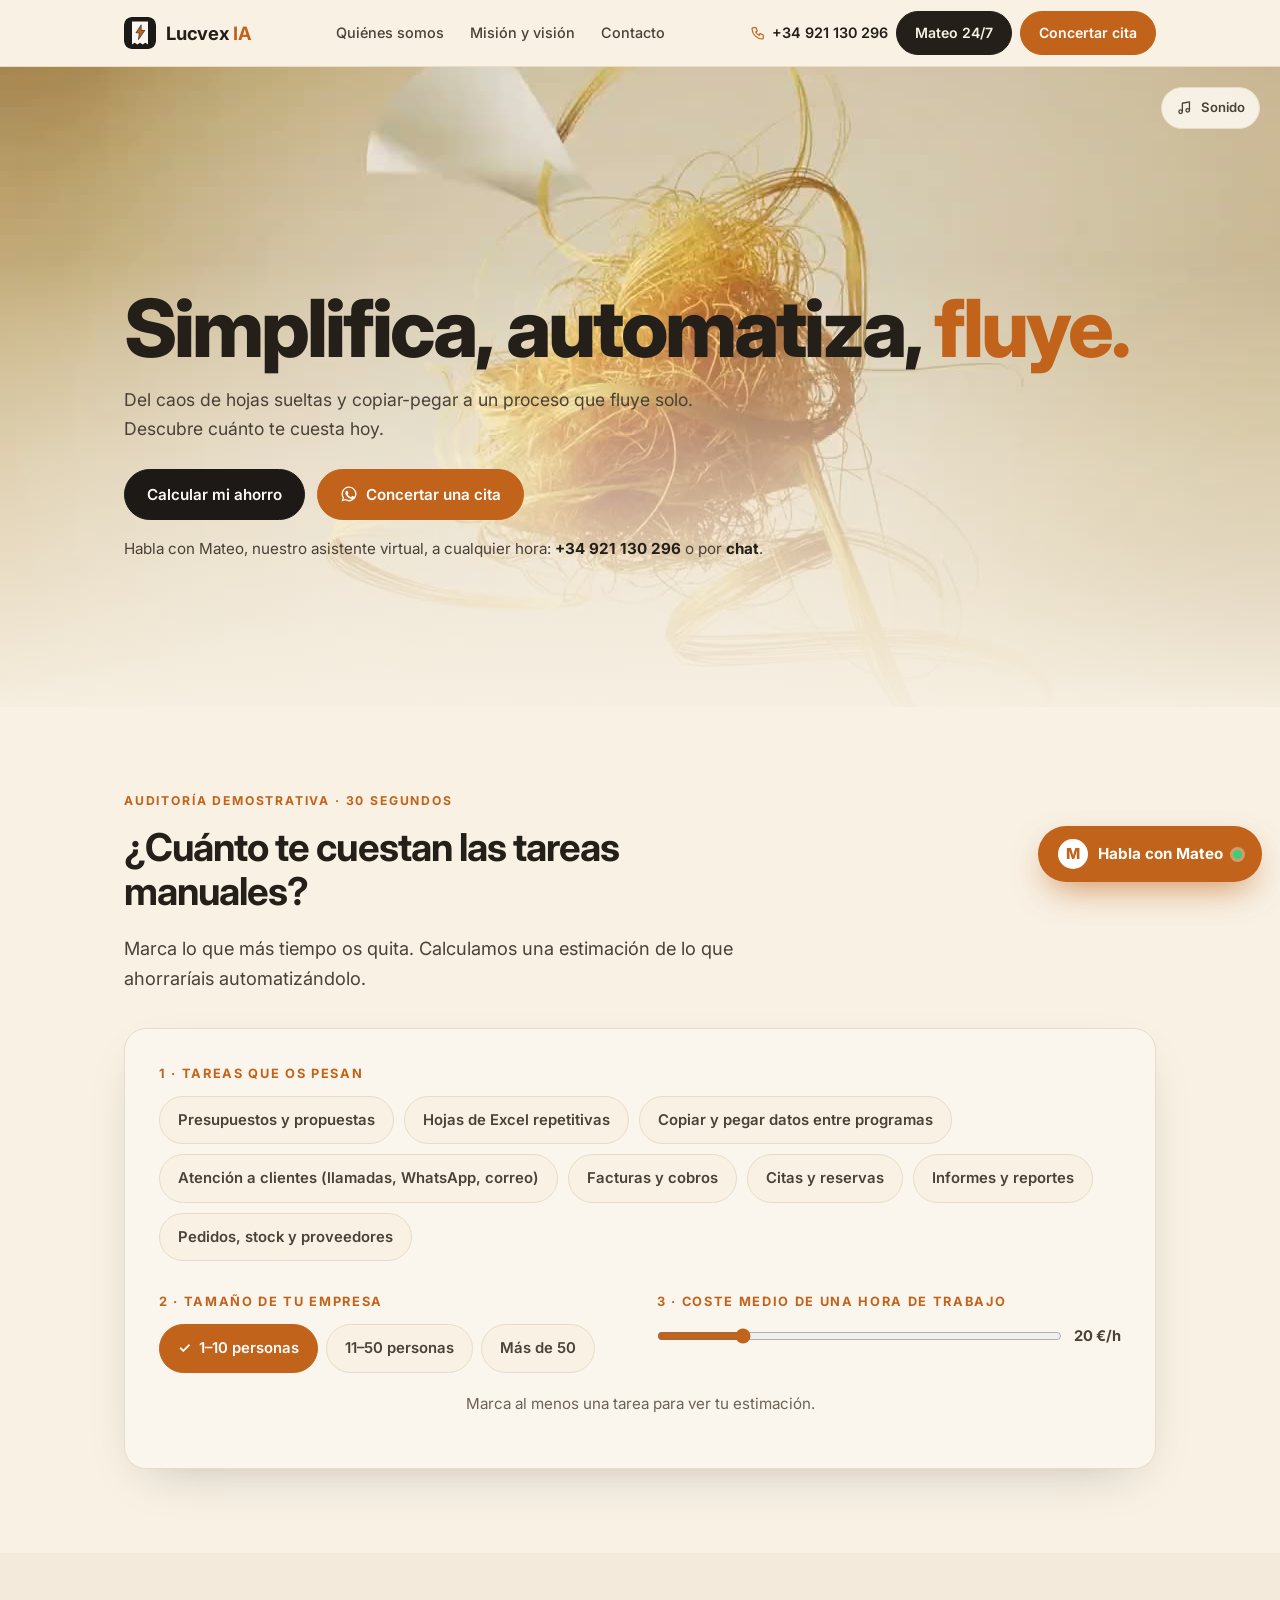
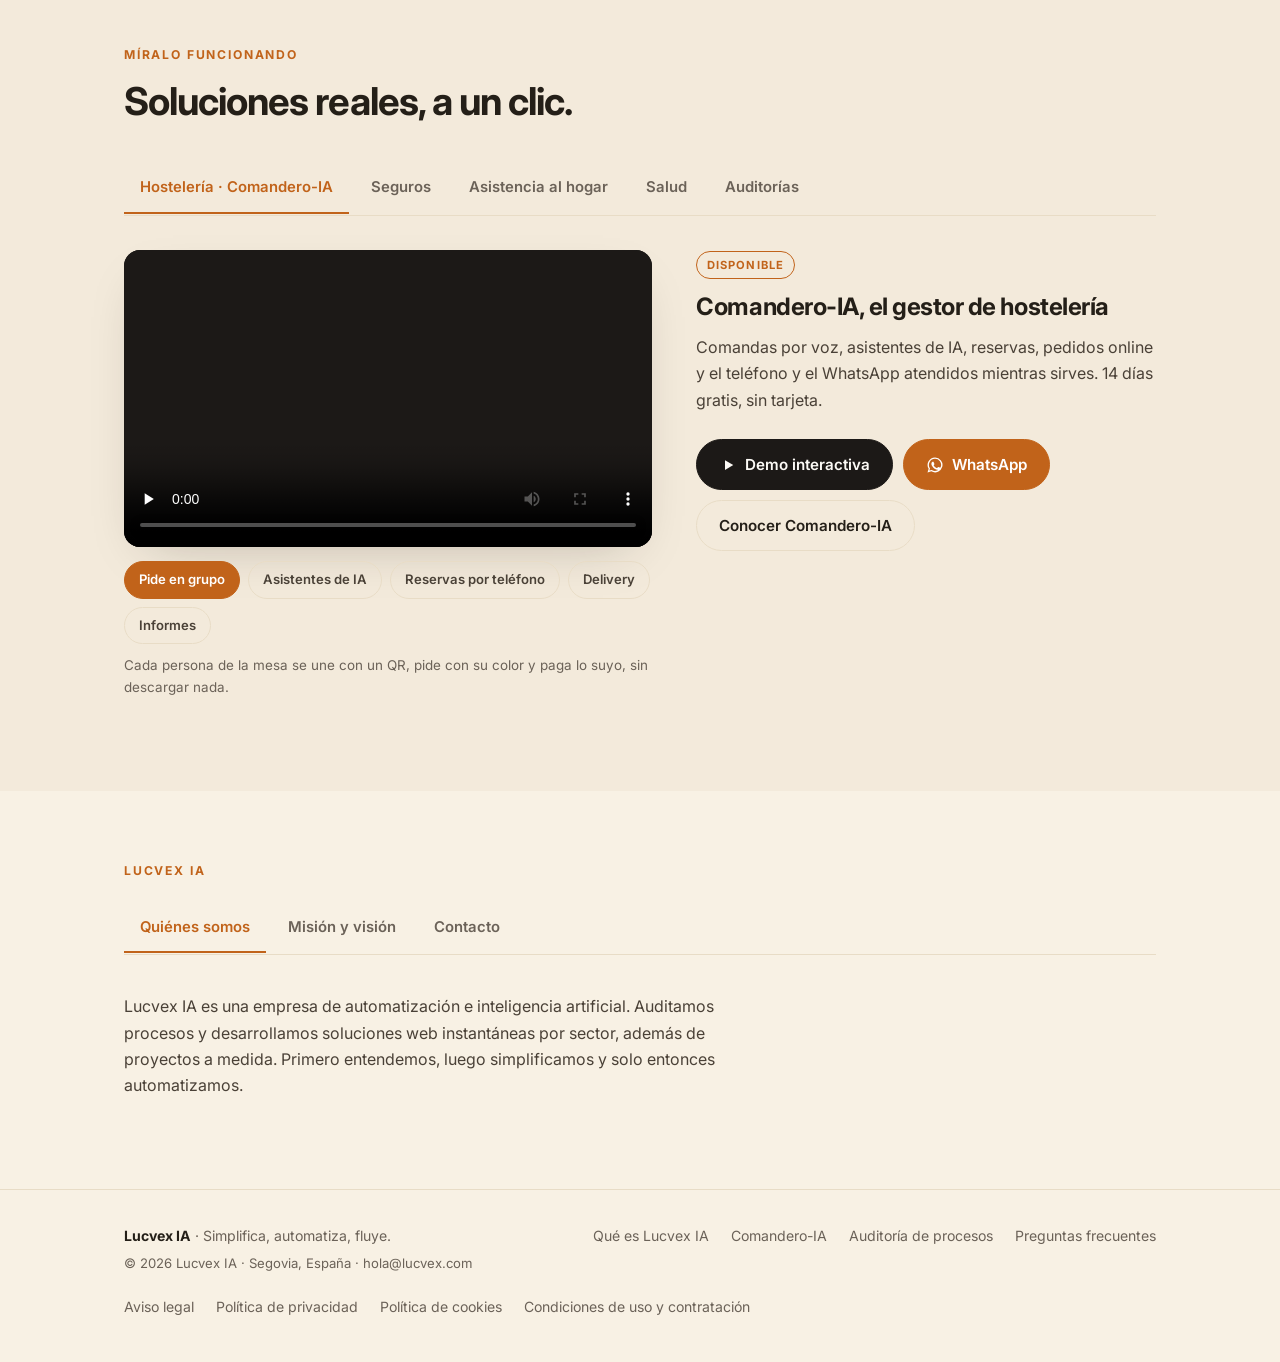
==== index.html @ bc9facff "Boton «Hablar con Mateo en Telegram» (?start=web) en Contacto y clausula de Telegram en la politica " ====
<!DOCTYPE html>
<html lang="es">
<head>
<meta charset="UTF-8">
<meta name="viewport" content="width=device-width, initial-scale=1">
<title>Lucvex IA · Simplifica, automatiza, fluye</title>
<meta name="description" content="Lucvex IA es una empresa de automatización e inteligencia artificial: detecta los cuellos de botella de tu empresa, los simplifica y automatiza solo lo que ahorra trabajo. Creadora de Comandero-IA, el copiloto para hostelería. Calcula tu ahorro.">
<meta name="robots" content="index, follow, max-snippet:-1, max-image-preview:large, max-video-preview:-1">
<meta name="color-scheme" content="light">
<meta name="theme-color" content="#f8f1e4">
<link rel="icon" type="image/svg+xml" href="favicon.svg">
<link rel="icon" type="image/png" href="favicon.png">
<link rel="icon" href="/favicon.ico" sizes="48x48">
<link rel="apple-touch-icon" href="apple-touch-icon.png">
<link rel="canonical" href="https://lucvex.com/">
<meta property="og:title" content="Lucvex IA · Simplifica, automatiza, fluye.">
<meta property="og:description" content="Empresa de automatización e inteligencia artificial. Calcula cuánto ahorrarías automatizando las tareas manuales de tu empresa.">
<meta property="og:type" content="website">
<meta property="og:site_name" content="Lucvex IA">
<meta property="og:locale" content="es_ES">
<meta property="og:url" content="https://lucvex.com/">
<meta property="og:image" content="https://lucvex.com/img/og.png">
<meta property="og:image:alt" content="Lucvex IA · Simplifica, automatiza, fluye.">
<meta name="twitter:card" content="summary_large_image">
<meta name="twitter:title" content="Lucvex IA · Simplifica, automatiza, fluye.">
<meta name="twitter:description" content="Empresa de automatización e inteligencia artificial. Calcula cuánto ahorrarías automatizando las tareas manuales de tu empresa.">
<meta name="twitter:image" content="https://lucvex.com/img/og.png">
<link rel="alternate" type="text/plain" href="https://lucvex.com/llms.txt" title="Resumen para sistemas de IA">
<link rel="preconnect" href="https://fonts.googleapis.com">
<link rel="preconnect" href="https://fonts.gstatic.com" crossorigin>
<link href="https://fonts.googleapis.com/css2?family=Inter:wght@400;500;600;700;800&display=swap" rel="stylesheet">
<style>
:root{
  --fondo:#f8f1e4; --velo:#f3eadb; --texto:#241f18; --texto2:#4a4137; --mute:#6b6258; --linea:#e8dcc6;
  --acento:#c1631a; --acento-suave:#fbeedb; --boton:#1c1917; --boton-texto:#fcfaf6; --radio:16px;
  --sombra:0 18px 50px -24px rgba(36,31,24,.28);
}
*{box-sizing:border-box;margin:0;padding:0}
html{scroll-behavior:smooth;scroll-padding-top:84px}
body{font-family:Inter,system-ui,-apple-system,Segoe UI,Roboto,sans-serif;color:var(--texto);background:var(--fondo);line-height:1.65;-webkit-font-smoothing:antialiased}
a{color:inherit}
body{background-image:url("data:image/svg+xml;utf8,<svg xmlns='http://www.w3.org/2000/svg' width='1600' height='1000' viewBox='0 0 1600 1000' fill='none' stroke='%23c1631a' stroke-width='1.2'><path d='M-50 180C250 60 420 330 760 220S1260 20 1700 190' opacity='.17'/><path d='M-50 215C260 105 430 360 770 255S1270 60 1700 225' opacity='.13'/><path d='M-50 250C270 150 440 390 780 290S1280 100 1700 260' opacity='.10'/><path d='M-50 760C300 640 520 900 880 780S1300 620 1700 760' opacity='.15'/><path d='M-50 800C310 690 530 930 890 820S1310 660 1700 800' opacity='.10'/></svg>");background-repeat:no-repeat;background-size:100% auto;background-position:top center;background-attachment:fixed}
.velo{background:rgba(243,234,219,.72)}
header{background:color-mix(in srgb,var(--fondo) 82%,transparent)}

.wrap{max-width:1080px;margin:0 auto;padding:0 24px}
.skip{position:absolute;left:-999px}.skip:focus{left:12px;top:12px;background:var(--fondo);padding:8px 12px;z-index:100;border-radius:8px}
header{position:sticky;top:0;z-index:50;background:color-mix(in srgb,var(--fondo) 88%,transparent);backdrop-filter:blur(12px);border-bottom:1px solid var(--linea)}
.nav{display:flex;align-items:center;justify-content:space-between;height:66px;gap:16px}
.marca{display:flex;align-items:center;gap:10px;text-decoration:none;font-weight:700;font-size:1.15rem;letter-spacing:-.01em}
.marca img{width:32px;height:32px;border-radius:8px}
.marca span{color:var(--acento)}
.nav ul{display:flex;gap:26px;list-style:none;font-size:.9rem;font-weight:500;color:var(--texto2)}
.nav ul a{text-decoration:none}.nav ul a:hover{color:var(--acento)}
.btn{display:inline-flex;align-items:center;justify-content:center;gap:8px;font:inherit;font-weight:600;font-size:.95rem;padding:12px 22px;border-radius:999px;border:1px solid var(--boton);background:var(--boton);color:var(--boton-texto);text-decoration:none;cursor:pointer;transition:transform .15s,opacity .15s,border-color .15s}
.btn:hover{transform:translateY(-1px);opacity:.92}
.btn.sec{background:transparent;color:var(--texto);border-color:var(--linea)}
.btn.sec:hover{border-color:var(--acento);color:var(--acento);opacity:1}
.btn.wa{background:var(--acento);border-color:var(--acento);color:#fff}
.btn.peq{padding:9px 18px;font-size:.88rem}
.ico{width:18px;height:18px;flex:none}
section{padding:92px 0}
.etiqueta{font-size:.76rem;font-weight:700;letter-spacing:.15em;text-transform:uppercase;color:var(--acento);margin-bottom:14px}
h1{font-size:clamp(2.5rem,6.6vw,4.6rem);line-height:1.04;letter-spacing:-.037em;font-weight:800}
h1 em{font-style:normal;color:var(--acento)}
h2{font-size:clamp(1.7rem,3.6vw,2.4rem);line-height:1.15;letter-spacing:-.025em;font-weight:700;max-width:24ch}
.lead{font-size:1.14rem;color:var(--texto2);max-width:62ch;margin-top:20px}
/* hero */
.hero{padding:104px 0 80px;background:radial-gradient(900px 380px at 85% -10%,var(--acento-suave),transparent 70%)}
.hero .acciones{display:flex;flex-wrap:wrap;gap:12px;margin-top:34px}
.flujo{display:flex;align-items:center;margin-top:58px;max-width:640px}
.flujo i{flex:1;height:2px;background:linear-gradient(90deg,var(--linea),var(--acento));transform-origin:left;animation:fluir 1.4s ease-out both}
.flujo b{width:11px;height:11px;border-radius:50%;background:var(--acento);flex:none}
.flujo b:first-child{background:var(--linea)}
@keyframes fluir{from{transform:scaleX(0)}to{transform:scaleX(1)}}
.foto{display:block;width:100%;height:auto;aspect-ratio:16/9;object-fit:cover;border-radius:var(--radio);box-shadow:var(--sombra);background:var(--velo)}
.hero-grid{display:grid;grid-template-columns:1.05fr 1fr;gap:48px;align-items:center}
.hero-grid .flujo{margin-top:44px}
.foto-col .foto{margin-bottom:20px}
/* esencia */
.esencia{display:grid;grid-template-columns:repeat(4,1fr);margin-top:46px;border-top:1px solid var(--linea)}
.esencia div{padding:26px 24px 8px 0}
.esencia div+div{padding-left:24px;border-left:1px solid var(--linea)}
.esencia h3{font-size:.78rem;letter-spacing:.14em;text-transform:uppercase;color:var(--acento);margin-bottom:10px}
.esencia p{font-size:.97rem;color:var(--texto2)}
.pasos{display:grid;grid-template-columns:repeat(4,1fr);gap:0;margin-top:52px;counter-reset:p}
.paso{padding:0 24px 0 0;position:relative}
.paso::before{counter-increment:p;content:"0" counter(p);font-size:.8rem;font-weight:700;color:var(--acento);letter-spacing:.1em}
.paso h3{font-size:1.08rem;margin:6px 0 6px}
.paso p{font-size:.92rem;color:var(--texto2)}
.paso+.paso{padding-left:24px;border-left:1px solid var(--linea)}
.velo{background:var(--velo)}
/* instantáneas */
.atributos{display:grid;grid-template-columns:repeat(3,1fr);gap:34px 40px;margin-top:48px}
.atributo h3{font-size:1.04rem;margin:12px 0 6px}
.atributo p{font-size:.94rem;color:var(--texto2)}
.atributo .chip{width:38px;height:38px;border-radius:12px;background:var(--acento-suave);color:var(--acento);display:flex;align-items:center;justify-content:center}
.atributo .chip svg{width:20px;height:20px}
/* pestañas */
.pestanas{display:flex;gap:6px;margin-top:40px;overflow-x:auto;padding-bottom:2px;border-bottom:1px solid var(--linea);scrollbar-width:none}
.pestanas::-webkit-scrollbar{display:none}
.pestana{font:inherit;font-weight:600;font-size:.93rem;color:var(--mute);background:none;border:0;border-bottom:2px solid transparent;padding:12px 16px;cursor:pointer;white-space:nowrap;margin-bottom:-1px}
.pestana:hover{color:var(--texto)}
.pestana[aria-selected="true"]{color:var(--acento);border-bottom-color:var(--acento)}
.pestana:focus-visible,.demo-btn:focus-visible,.btn:focus-visible{outline:2px solid var(--acento);outline-offset:2px}
.panel{display:none;padding-top:34px;animation:entra .35s ease both}
.panel.activo{display:block}
@keyframes entra{from{opacity:0;transform:translateY(8px)}to{opacity:1;transform:none}}
.panel-grid{display:grid;grid-template-columns:1.15fr 1fr;gap:44px;align-items:start}
.panel h3{font-size:1.5rem;letter-spacing:-.02em;line-height:1.2}
.estado{display:inline-block;font-size:.7rem;font-weight:700;letter-spacing:.09em;text-transform:uppercase;padding:4px 10px;border-radius:999px;border:1px solid var(--linea);color:var(--mute);margin-bottom:14px}
.estado.ok{color:var(--acento);border-color:var(--acento)}
.panel p.t{color:var(--texto2);margin-top:12px}
.panel ul.lista{list-style:none;margin-top:18px;display:grid;gap:10px}
.panel ul.lista li{padding-left:26px;position:relative;color:var(--texto2);font-size:.96rem}
.panel ul.lista li::before{content:"";position:absolute;left:0;top:.7em;width:13px;height:2px;background:var(--acento)}
.panel .acciones{display:flex;flex-wrap:wrap;gap:10px;margin-top:26px}
.video{border-radius:var(--radio);overflow:hidden;background:#1c1917;box-shadow:var(--sombra);aspect-ratio:16/9}
.video video{width:100%;height:100%;display:block;object-fit:contain;background:#1c1917}
.demos{display:flex;flex-wrap:wrap;gap:8px;margin-top:14px}
.demo-btn{font:inherit;font-size:.82rem;font-weight:600;padding:7px 14px;border-radius:999px;border:1px solid var(--linea);background:transparent;color:var(--texto2);cursor:pointer}
.demo-btn:hover{border-color:var(--acento);color:var(--acento)}
.demo-btn[aria-pressed="true"]{background:var(--acento);border-color:var(--acento);color:#fff}
.demo-nota{font-size:.84rem;color:var(--mute);margin-top:10px;min-height:2.6em}
.recibes{padding:24px;border-radius:var(--radio);background:var(--acento-suave)}
.recibes h4{font-size:.78rem;letter-spacing:.13em;text-transform:uppercase;color:var(--acento);margin-bottom:12px}
.recibes ul{list-style:none;display:grid;gap:10px}
.recibes li{font-size:.95rem;color:var(--texto);padding-left:24px;position:relative}
.recibes li::before{content:"✓";position:absolute;left:0;color:var(--acento);font-weight:700}
/* cita */
.cita{text-align:center;background:var(--acento-suave)}
.cita h2{margin:0 auto}
.cita .lead{margin-left:auto;margin-right:auto}
.cita .acciones{display:flex;flex-wrap:wrap;gap:12px;justify-content:center;margin-top:30px}
.fino{margin-top:20px;color:var(--mute);font-size:.88rem}
footer{border-top:1px solid var(--linea);padding:34px 0 44px;color:var(--mute);font-size:.88rem}
.pie{display:flex;flex-wrap:wrap;justify-content:space-between;gap:20px 40px}
.pie nav{display:flex;flex-wrap:wrap;gap:6px 22px}
.pie a{color:var(--mute);text-decoration:none}.pie a:hover{color:var(--acento)}
.pie small{display:block;margin-top:6px;font-size:.82rem}
.flota{position:fixed;right:18px;bottom:18px;z-index:60;box-shadow:var(--sombra);display:none}
/* aparición suave */
.rev{opacity:0;transform:translateY(14px);transition:opacity .6s ease,transform .6s ease}
.rev.ya{opacity:1;transform:none}
@media(max-width:900px){
  .esencia,.pasos{grid-template-columns:1fr 1fr}
  .esencia div:nth-child(3){padding-left:0;border-left:0}
  .esencia div:nth-child(n+3){border-top:1px solid var(--linea);margin-top:18px}
  .paso:nth-child(3){padding-left:0;border-left:0}.paso:nth-child(n+3){margin-top:30px}
  .atributos{grid-template-columns:1fr 1fr}
  .panel-grid,.hero-grid{grid-template-columns:1fr;gap:28px}
  .nav ul{display:none}
  section{padding:68px 0}.hero{padding:68px 0 52px}
}
@media(max-width:560px){
  .esencia,.pasos,.atributos{grid-template-columns:1fr}
  .esencia div+div,.paso+.paso{padding-left:0;border-left:0}
  .esencia div:nth-child(n+2){border-top:1px solid var(--linea);margin-top:18px}
  .paso+.paso{margin-top:26px}
  .flota{display:inline-flex}
  .nav .btn.peq{display:none}
}
@media(prefers-reduced-motion:reduce){*{scroll-behavior:auto!important;transition:none!important;animation:none!important}.rev{opacity:1;transform:none}}

.nav-top{display:flex;gap:20px;font-size:.84rem;font-weight:500;color:var(--mute);list-style:none}
.nav-top a{text-decoration:none}.nav-top a:hover{color:var(--acento)}
.nav-acc{display:flex;gap:8px;align-items:center}
.btn.mateo{background:var(--texto);border-color:var(--texto);color:var(--fondo)}
/* cabecera audiovisual */
.cabecera{position:relative;min-height:min(78vh,640px);display:flex;align-items:flex-end;overflow:hidden;background:#efe4d0}
.cabecera video,.cabecera .poster{position:absolute;inset:0;width:100%;height:100%;object-fit:cover}
.cabecera::after{content:"";position:absolute;inset:0;background:linear-gradient(0deg,rgba(248,241,228,.96) 0%,rgba(248,241,228,.55) 38%,rgba(248,241,228,0) 70%)}
.cabecera .wrap{position:relative;z-index:2;padding-bottom:54px;width:100%}
.cabecera h1{font-size:clamp(2.4rem,7vw,5rem)}
.cabecera h1 span{display:inline-block;opacity:0;transform:translateY(14px);animation:sube .8s ease forwards}
.cabecera h1 span:nth-child(2){animation-delay:.35s}.cabecera h1 span:nth-child(3){animation-delay:.7s}
@keyframes sube{to{opacity:1;transform:none}}
.cabecera .sub{font-size:1.1rem;color:var(--texto2);max-width:56ch;margin-top:16px}
.cabecera .acciones{display:flex;flex-wrap:wrap;gap:12px;margin-top:26px}
.sonido{position:absolute;right:20px;top:20px;z-index:3;display:inline-flex;align-items:center;gap:8px;font:inherit;font-size:.82rem;font-weight:600;padding:9px 14px;border-radius:999px;border:1px solid var(--linea);background:rgba(252,248,240,.88);color:var(--texto2);cursor:pointer;backdrop-filter:blur(8px)}
.sonido[aria-pressed="true"]{background:var(--acento);color:#fff;border-color:var(--acento)}
.sonido svg{width:17px;height:17px}
/* auditoría demo */
.aud{padding:84px 0}
.aud-caja{margin-top:34px;padding:34px;border:1px solid var(--linea);border-radius:22px;background:rgba(252,248,240,.82);box-shadow:var(--sombra)}
.aud h3{font-size:.8rem;letter-spacing:.13em;text-transform:uppercase;color:var(--acento);margin:0 0 12px}
.chips{display:flex;flex-wrap:wrap;gap:10px}
.chip-t{font:inherit;font-size:.93rem;font-weight:600;padding:11px 18px;border-radius:999px;border:1.5px solid var(--linea);background:var(--fondo);color:var(--texto2);cursor:pointer;display:inline-flex;gap:8px;align-items:center;transition:all .15s}
.chip-t:hover{border-color:var(--acento)}
.chip-t[aria-pressed="true"]{background:var(--acento);border-color:var(--acento);color:#fff}
.chip-t[aria-pressed="true"]::before{content:"✓"}
.aud-fila{display:grid;grid-template-columns:1fr 1fr;gap:34px;margin-top:30px}
.seg{display:flex;gap:8px;flex-wrap:wrap}
.coste{display:flex;align-items:center;gap:12px;margin-top:6px;font-size:.92rem;color:var(--texto2)}
.coste input{flex:1;accent-color:var(--acento)}
.resultado{margin-top:30px;padding:26px;border-radius:18px;background:var(--acento-suave);display:grid;grid-template-columns:repeat(3,1fr);gap:20px;text-align:center}
.cifra{font-size:clamp(1.8rem,4.4vw,2.8rem);font-weight:800;letter-spacing:-.03em;color:var(--acento);line-height:1.1}
.cifra-e{font-size:.82rem;color:var(--texto2);margin-top:4px}
.aud-pie{margin-top:18px;display:flex;flex-wrap:wrap;gap:12px;align-items:center;justify-content:space-between}
.aud-pie small{color:var(--mute);font-size:.8rem;max-width:62ch}
.vacio{text-align:center;color:var(--mute);padding:18px;font-size:.95rem}
/* corporativo */
.corp{padding:70px 0 90px}
.corp-tabs{display:flex;gap:6px;border-bottom:1px solid var(--linea);margin-top:22px}
.corp .panel{padding-top:26px}
.mv{display:grid;grid-template-columns:1fr 1fr;gap:34px}.mv h3{font-size:.8rem;letter-spacing:.14em;text-transform:uppercase;color:var(--acento);margin-bottom:6px}@media(max-width:760px){.mv{grid-template-columns:1fr;gap:22px}}
.contacto-filas{display:flex;flex-wrap:wrap;gap:12px;margin-top:20px}
/* barra móvil */
.barra{position:fixed;left:0;right:0;bottom:0;z-index:60;display:none;gap:8px;padding:10px 12px calc(10px + env(safe-area-inset-bottom));background:rgba(248,241,228,.94);backdrop-filter:blur(10px);border-top:1px solid var(--linea)}
.barra .btn{flex:1;padding:0 10px;min-height:46px;font-size:.86rem;white-space:nowrap;justify-content:center;gap:6px}
.barra .btn.wa{flex:1.45}.barra .btn.sec{flex:.85}
.barra .btn .ico{width:17px;height:17px;flex:none}
@media(max-width:1100px){.tel-vis{display:none}}
@media(max-width:900px){.nav-top{display:none}.aud-fila{grid-template-columns:1fr}.resultado{grid-template-columns:1fr}.aud-caja{padding:22px}}
@media(max-width:560px){.barra{display:flex}body{padding-bottom:calc(76px + env(safe-area-inset-bottom))}.nav-acc .btn.peq{display:none}.cabecera{min-height:70vh}.flota{display:none!important}}
/* chat con Mateo */
.tel-vis{font-size:.9rem;font-weight:600;color:var(--texto);text-decoration:none;display:inline-flex;gap:6px;align-items:center;white-space:nowrap}
.tel-vis:hover{color:var(--acento)}.tel-vis svg{width:16px;height:16px;color:var(--acento)}
.hero-tel{margin-top:16px;font-size:.95rem;color:var(--texto2)}
.hero-tel a{font-weight:700;color:var(--texto);text-decoration:none;white-space:nowrap}.hero-tel a:hover{color:var(--acento)}
.lanza{position:fixed;right:18px;bottom:18px;z-index:70;display:inline-flex;align-items:center;gap:10px;padding:13px 20px;border-radius:999px;border:0;background:var(--acento);color:#fff;font:inherit;font-weight:700;font-size:.95rem;cursor:pointer;box-shadow:0 14px 34px -10px rgba(193,99,26,.7);transition:transform .15s}
.lanza:hover{transform:translateY(-2px)}
.lanza .av,.chat-cab .av{width:30px;height:30px;border-radius:50%;background:#fff;color:var(--acento);display:flex;align-items:center;justify-content:center;font-weight:800;font-size:.95rem;flex:none}
.lanza .punto{width:9px;height:9px;border-radius:50%;background:#3ccf7a;box-shadow:0 0 0 3px rgba(255,255,255,.35)}
.chat{padding:0;position:fixed;right:18px;bottom:18px;z-index:80;width:min(400px,calc(100vw - 24px));height:min(640px,calc(100vh - 36px));display:none;flex-direction:column;border-radius:20px;overflow:hidden;background:var(--fondo);border:1px solid var(--linea);box-shadow:0 30px 70px -20px rgba(36,31,24,.45)}
.chat.abierto{display:flex}
.chat-cab{display:flex;align-items:center;gap:12px;padding:14px 16px;background:var(--acento);color:#fff}
.chat-cab .av{background:#fff}
.chat-cab .q{flex:1;line-height:1.25;min-width:0}
.chat-cab b{display:block;font-size:.98rem}
.chat-cab a{color:#fff;font-size:.84rem;font-weight:600;text-decoration:none;opacity:.95}
.chat-cab a:hover{text-decoration:underline}
.chat-cab button{background:rgba(255,255,255,.18);border:0;color:#fff;width:32px;height:32px;border-radius:50%;cursor:pointer;font-size:1.1rem;line-height:1}
.chat-msgs{flex:1;min-height:100px;overflow-y:auto;padding:16px;display:flex;flex-direction:column;gap:10px;background:var(--velo)}
.msg{max-width:86%;padding:10px 14px;border-radius:16px;font-size:.93rem;line-height:1.5;word-wrap:break-word;white-space:pre-wrap}
.msg.m{align-self:flex-start;background:var(--fondo);border:1px solid var(--linea);border-bottom-left-radius:4px;color:var(--texto)}
.msg.u{align-self:flex-end;background:var(--texto);color:var(--fondo);border-bottom-right-radius:4px}
.msg.aviso{align-self:center;max-width:94%;background:transparent;border:0;font-size:.78rem;color:var(--mute);text-align:center;padding:2px}
.msg.escribe{color:var(--mute)}
.sug{display:flex;flex-wrap:wrap;gap:6px;padding:0 16px 10px;background:var(--velo)}
.sug button{font:inherit;font-size:.8rem;font-weight:600;padding:7px 12px;border-radius:999px;border:1px solid var(--linea);background:var(--fondo);color:var(--texto2);cursor:pointer}
.sug button:hover{border-color:var(--acento);color:var(--acento)}
.chat-in{display:flex;gap:6px;padding:10px;border-top:1px solid var(--linea);background:var(--fondo);align-items:flex-end}
.chat-in textarea{flex:1;resize:none;font:inherit;font-size:.93rem;padding:10px 12px;border-radius:14px;border:1px solid var(--linea);background:var(--fondo);color:var(--texto);max-height:96px;min-height:42px}
.chat-in textarea:focus{outline:2px solid var(--acento);outline-offset:0}
.ib{width:42px;height:42px;border-radius:50%;border:1px solid var(--linea);background:var(--fondo);color:var(--texto2);cursor:pointer;display:flex;align-items:center;justify-content:center;flex:none}
.ib svg{width:19px;height:19px}.ib.go{background:var(--acento);border-color:var(--acento);color:#fff}
.ib[aria-pressed="true"]{background:var(--acento);border-color:var(--acento);color:#fff}
.chat-pie{display:flex;flex-wrap:wrap;gap:4px 14px;justify-content:center;padding:8px 12px 12px;font-size:.78rem;background:var(--fondo)}
.chat-pie button,.chat-pie a{background:none;border:0;font:inherit;color:var(--acento);cursor:pointer;text-decoration:underline;padding:0}
.chat-form{display:none;padding:14px 16px;background:var(--fondo);border-top:1px solid var(--linea);gap:8px;flex-direction:column;max-height:44%;overflow-y:auto;flex:none}
.chat-form.abierto{display:flex}
.chat-form input[type=text],.chat-form input[type=email]{font:inherit;font-size:.92rem;padding:10px 12px;border-radius:12px;border:1px solid var(--linea);background:var(--fondo);color:var(--texto)}
.chat-form label.ck{font-size:.78rem;color:var(--texto2);display:flex;gap:8px;align-items:flex-start}
.chat-form .fila{display:flex;gap:8px}.chat-form .fila .btn{flex:1}
.chat-form .error{color:#b3261e;font-size:.82rem;min-height:1em}
@media(max-width:560px){
  .lanza{display:none}
  .chat{right:0;bottom:0;width:100vw;height:100dvh;border-radius:0;border:0}
}
</style>
<script type="application/ld+json">{"@context":"https://schema.org","@graph":[{"@type":"Organization","@id":"https://lucvex.com/#organization","name":"Lucvex IA","alternateName":"Lucvex AI Operations","url":"https://lucvex.com/","logo":{"@type":"ImageObject","url":"https://lucvex.com/icon-512.png","width":512,"height":512},"image":"https://lucvex.com/img/og.png","slogan":"Simplifica, automatiza, fluye.","description":"Empresa de automatización e inteligencia artificial para empresas. Detecta dónde se pierden tiempo y dinero, simplifica los procesos y automatiza con IA solo lo que de verdad ahorra trabajo. Creadora de Comandero-IA, su producto para hostelería.","email":"hola@lucvex.com","telephone":"+34921130296","areaServed":{"@type":"Country","name":"España"},"knowsAbout":["Automatización de procesos","Inteligencia artificial para empresas","Auditoría de procesos","Detección de cuellos de botella","Asistentes virtuales de voz y chat","Software de gestión para hostelería"],"contactPoint":[{"@type":"ContactPoint","contactType":"customer service","telephone":"+34921130296","availableLanguage":["es"],"hoursAvailable":{"@type":"OpeningHoursSpecification","dayOfWeek":["Monday","Tuesday","Wednesday","Thursday","Friday","Saturday","Sunday"],"opens":"00:00","closes":"23:59"},"description":"Mateo, asistente virtual de IA, atiende las 24 horas"},{"@type":"ContactPoint","contactType":"sales","telephone":"+34654980755","availableLanguage":["es"],"description":"WhatsApp comercial"}],"brand":{"@id":"https://comandero.lucvex.com/#software"},"hasOfferCatalog":{"@type":"OfferCatalog","name":"Servicios y productos de Lucvex IA","itemListElement":[{"@type":"Offer","itemOffered":{"@type":"Service","@id":"https://lucvex.com/#servicio-auditoria","name":"Auditoría de procesos","url":"https://lucvex.com/auditoria-de-procesos"}},{"@type":"Offer","itemOffered":{"@type":"Service","name":"Automatización a medida","description":"Solución web a medida tras la auditoría de procesos, si encaja.","provider":{"@id":"https://lucvex.com/#organization"}}},{"@type":"Offer","itemOffered":{"@id":"https://comandero.lucvex.com/#software"}}]}},{"@type":"WebSite","@id":"https://lucvex.com/#website","url":"https://lucvex.com/","name":"Lucvex IA","description":"Web de Lucvex IA, empresa de automatización e inteligencia artificial.","inLanguage":"es-ES","publisher":{"@id":"https://lucvex.com/#organization"}},{"@type":"WebPage","@id":"https://lucvex.com/#pagina","url":"https://lucvex.com/","name":"Lucvex IA · Simplifica, automatiza, fluye","description":"Lucvex IA es una empresa de automatización e inteligencia artificial: detecta los cuellos de botella de tu empresa, los simplifica y automatiza solo lo que ahorra trabajo. Creadora de Comandero-IA, el copiloto para hostelería. Calcula tu ahorro.","inLanguage":"es-ES","isPartOf":{"@id":"https://lucvex.com/#website"},"about":{"@id":"https://lucvex.com/#organization"},"primaryImageOfPage":{"@type":"ImageObject","url":"https://lucvex.com/img/og.png"},"dateModified":"2026-11-01"}]}</script>
</head>
<body>
<a class="skip" href="#auditoria">Saltar a la auditoría demostrativa</a>
<svg width="0" height="0" style="position:absolute" aria-hidden="true">
  <symbol id="i-wa" viewBox="0 0 24 24"><path fill="currentColor" d="M12.04 2a9.9 9.9 0 0 0-8.46 15.03L2 22l5.1-1.55A9.9 9.9 0 1 0 12.04 2Zm0 1.8a8.1 8.1 0 1 1-4.3 14.96l-.3-.19-3 .91.93-2.92-.2-.31A8.1 8.1 0 0 1 12.04 3.8Zm-3 3.85c-.2 0-.52.07-.8.37-.27.3-1.04 1.02-1.04 2.48 0 1.46 1.07 2.88 1.22 3.08.15.2 2.07 3.3 5.1 4.5 2.52 1 3.03.8 3.57.75.55-.05 1.76-.72 2.01-1.42.25-.7.25-1.3.17-1.42-.07-.12-.27-.2-.57-.35-.3-.15-1.76-.87-2.03-.97-.27-.1-.47-.15-.67.15-.2.3-.77.97-.94 1.17-.17.2-.35.22-.65.07-.3-.15-1.26-.46-2.4-1.48-.89-.79-1.49-1.77-1.66-2.07-.17-.3-.02-.46.13-.6.13-.14.3-.35.45-.52.15-.17.2-.3.3-.5.1-.2.05-.37-.03-.52-.07-.15-.66-1.62-.92-2.2-.24-.55-.49-.5-.67-.5Z"/></symbol>
  <symbol id="i-play" viewBox="0 0 24 24"><path fill="currentColor" d="M8 5.5v13l11-6.5-11-6.5Z"/></symbol>
  <symbol id="i-tel" viewBox="0 0 24 24"><path fill="none" stroke="currentColor" stroke-width="1.8" stroke-linejoin="round" d="M5 4h4l2 5-2.5 1.5a11 11 0 0 0 5 5L15 13l5 2v4a2 2 0 0 1-2 2A16 16 0 0 1 3 6a2 2 0 0 1 2-2Z"/></symbol>
  <symbol id="i-nota" viewBox="0 0 24 24"><path fill="none" stroke="currentColor" stroke-width="1.8" stroke-linecap="round" stroke-linejoin="round" d="M9 18V6l10-2v12"/><circle cx="6.5" cy="18" r="2.5" fill="none" stroke="currentColor" stroke-width="1.8"/><circle cx="16.5" cy="16" r="2.5" fill="none" stroke="currentColor" stroke-width="1.8"/></symbol>
</svg>

<header>
  <div class="wrap nav">
    <a class="marca" href="#inicio" aria-label="Lucvex IA, inicio"><img src="img/lucvex-icono.svg" alt="" width="32" height="32"><b>Lucvex <span>IA</span></b></a>
    <ul class="nav-top" aria-label="Información corporativa">
      <li><a href="#corp" data-corp="quienes">Quiénes somos</a></li>
      <li><a href="#corp" data-corp="mision">Misión y visión</a></li>
      <li><a href="#corp" data-corp="contacto">Contacto</a></li>
    </ul>
    <div class="nav-acc">
      <a class="tel-vis" href="tel:+34921130296" aria-label="Llamar a Mateo al +34 921 130 296, las 24 horas"><svg aria-hidden="true"><use href="#i-tel"/></svg>+34 921 130 296</a>
      <button class="btn mateo peq" type="button" data-abrir-chat>Mateo 24/7</button>
      <a class="btn wa peq" data-wa="Hola, me gustaría concertar una cita con Lucvex IA." href="https://wa.me/34654980755">Concertar cita</a>
    </div>
  </div>
</header>

<main id="inicio">
  <!-- 1. Cabecera audiovisual -->
  <section class="cabecera" aria-label="Simplifica, automatiza, fluye">
    <img class="poster" src="img/cabecera-poster.jpg" alt="" aria-hidden="true">
    <video id="vcab" autoplay muted loop playsinline preload="auto" aria-hidden="true" poster="img/cabecera-poster.jpg"><source src="img/cabecera.mp4" type="video/mp4"></video>
    <button class="sonido" id="sonido" type="button" aria-pressed="false" aria-label="Activar sonido ambiental"><svg aria-hidden="true"><use href="#i-nota"/></svg><span>Sonido</span></button>
    <div class="wrap">
      <h1><span>Simplifica,</span> <span>automatiza,</span> <span><em>fluye.</em></span></h1>
      <p class="sub">Del caos de hojas sueltas y copiar-pegar a un proceso que fluye solo. Descubre cuánto te cuesta hoy.</p>
      <div class="acciones">
        <a class="btn" href="#auditoria">Calcular mi ahorro</a>
        <a class="btn wa" data-wa="Hola, me gustaría concertar una cita con Lucvex IA." href="https://wa.me/34654980755"><svg class="ico" aria-hidden="true"><use href="#i-wa"/></svg>Concertar una cita</a>
      </div>
      <p class="hero-tel">Habla con Mateo, nuestro asistente virtual, a cualquier hora: <a href="tel:+34921130296">+34 921 130 296</a> o por <a href="#" data-abrir-chat>chat</a>.</p>
    </div>
  </section>

  <!-- 2. Auditoría demostrativa -->
  <section class="aud" id="auditoria">
    <div class="wrap">
      <p class="etiqueta">Auditoría demostrativa · 30 segundos</p>
      <h2>¿Cuánto te cuestan las tareas manuales?</h2>
      <p class="lead">Marca lo que más tiempo os quita. Calculamos una estimación de lo que ahorraríais automatizándolo.</p>
      <div class="aud-caja">
        <h3>1 · Tareas que os pesan</h3>
        <div class="chips" id="tareas" role="group" aria-label="Tareas manuales"></div>
        <div class="aud-fila">
          <div>
            <h3>2 · Tamaño de tu empresa</h3>
            <div class="seg" id="tamano" role="group" aria-label="Tamaño de la empresa"></div>
          </div>
          <div>
            <h3>3 · Coste medio de una hora de trabajo</h3>
            <div class="coste"><input type="range" id="coste" min="10" max="60" step="1" value="20" aria-label="Euros por hora"><b id="coste-v">20 €/h</b></div>
          </div>
        </div>
        <div id="resultado" aria-live="polite"></div>
      </div>
    </div>
  </section>

  <!-- 3. Vídeos y proyectos -->
  <section id="proyectos" class="velo">
    <div class="wrap">
      <p class="etiqueta">Míralo funcionando</p>
      <h2>Soluciones reales, a un clic.</h2>
      <div class="pestanas" role="tablist" aria-label="Proyectos de Lucvex IA">
        <button class="pestana" role="tab" id="t-hosteleria" aria-controls="p-hosteleria" aria-selected="true">Hostelería · Comandero-IA</button>
        <button class="pestana" role="tab" id="t-seguros" aria-controls="p-seguros" aria-selected="false" tabindex="-1">Seguros</button>
        <button class="pestana" role="tab" id="t-hogar" aria-controls="p-hogar" aria-selected="false" tabindex="-1">Asistencia al hogar</button>
        <button class="pestana" role="tab" id="t-salud" aria-controls="p-salud" aria-selected="false" tabindex="-1">Salud</button>
        <button class="pestana" role="tab" id="t-auditorias" aria-controls="p-auditorias" aria-selected="false" tabindex="-1">Auditorías</button>
      </div>

      <div class="panel activo" role="tabpanel" id="p-hosteleria" aria-labelledby="t-hosteleria">
        <div class="panel-grid">
          <div>
            <div class="video"><video id="video" controls playsinline preload="none" poster="https://comandero.lucvex.com/demo-grupo-poster.jpg" aria-label="Demostración de Comandero-IA"></video></div>
            <div class="demos" id="demos" role="group" aria-label="Elegir demostración"></div>
            <p class="demo-nota" id="demo-nota" aria-live="polite"></p>
          </div>
          <div>
            <span class="estado ok">Disponible</span>
            <h3>Comandero-IA, el gestor de hostelería</h3>
            <p class="t">Comandas por voz, asistentes de IA, reservas, pedidos online y el teléfono y el WhatsApp atendidos mientras sirves. 14 días gratis, sin tarjeta.</p>
            <div class="acciones">
              <a class="btn" href="https://lab.lucvex.com/?demo=1&amp;vista=camarero" target="_blank" rel="noopener"><svg class="ico" aria-hidden="true"><use href="#i-play"/></svg>Demo interactiva</a>
              <a class="btn wa" data-wa="Hola, me interesa conocer Comandero-IA para mi restaurante." href="https://wa.me/34654980755"><svg class="ico" aria-hidden="true"><use href="#i-wa"/></svg>WhatsApp</a>
              <a class="btn sec" href="https://comandero.lucvex.com" target="_blank" rel="noopener">Conocer Comandero-IA</a>
            </div>
          </div>
        </div>
      </div>

      <div class="panel" role="tabpanel" id="p-seguros" aria-labelledby="t-seguros" hidden>
        <div class="panel-grid"><div><span class="estado">Próximamente</span><h3>Seguros</h3><p class="t">Una solución web instantánea para el sector asegurador. Estamos preparándola.</p><div class="acciones"><a class="btn wa" data-wa="Hola, me interesa la solución de Lucvex IA para seguros." href="https://wa.me/34654980755"><svg class="ico" aria-hidden="true"><use href="#i-wa"/></svg>Quiero saber más</a></div></div><img class="foto" src="img/seguros.jpg" width="1600" height="914" loading="lazy" alt="Documentos digitales sellados por un escudo"></div>
      </div>
      <div class="panel" role="tabpanel" id="p-hogar" aria-labelledby="t-hogar" hidden>
        <div class="panel-grid"><div><span class="estado">Próximamente</span><h3>Asistencia al hogar · Asistencia Exprés</h3><p class="t">De la solicitud del cliente a la resolución, en un único flujo. Estamos preparándola.</p><div class="acciones"><a class="btn wa" data-wa="Hola, me interesa Asistencia Exprés de Lucvex IA." href="https://wa.me/34654980755"><svg class="ico" aria-hidden="true"><use href="#i-wa"/></svg>Quiero saber más</a></div></div><img class="foto" src="img/hogar.jpg" width="1600" height="914" loading="lazy" alt="Móvil con tareas del hogar organizadas"></div>
      </div>
      <div class="panel" role="tabpanel" id="p-salud" aria-labelledby="t-salud" hidden>
        <div class="panel-grid"><div><span class="estado">Próximamente</span><h3>Salud</h3><p class="t">Soluciones digitales con IA para organizar y comunicar mejor. Estamos preparándola.</p><div class="acciones"><a class="btn wa" data-wa="Hola, me interesa la solución de Lucvex IA para el sector salud." href="https://wa.me/34654980755"><svg class="ico" aria-hidden="true"><use href="#i-wa"/></svg>Quiero saber más</a></div></div><img class="foto" src="img/salud.jpg" width="1600" height="914" loading="lazy" alt="Línea de pulso y formas suaves"></div>
      </div>
      <div class="panel" role="tabpanel" id="p-auditorias" aria-labelledby="t-auditorias" hidden>
        <div class="panel-grid"><div><span class="estado ok">Disponible</span><h3>Auditoría de procesos</h3><p class="t">Analizamos cómo trabaja tu empresa, medimos dónde se pierde tiempo y dinero y te decimos qué resolver primero. Primera conversación sin compromiso.</p><div class="acciones"><a class="btn wa" data-wa="Hola, me gustaría pedir una auditoría para mi empresa." href="https://wa.me/34654980755"><svg class="ico" aria-hidden="true"><use href="#i-wa"/></svg>Pedir una auditoría</a></div></div><img class="foto" src="img/auditorias.jpg" width="1600" height="914" loading="lazy" alt="Una lupa que convierte un nudo de hilos en líneas fluidas"></div>
      </div>
    </div>
  </section>

  <!-- 4. Corporativo (discreto) -->
  <section class="corp" id="corp">
    <div class="wrap">
      <p class="etiqueta">Lucvex IA</p>
      <div class="pestanas corp-tabs" role="tablist" aria-label="Información corporativa">
        <button class="pestana" role="tab" id="c-quienes" aria-controls="q-quienes" aria-selected="true">Quiénes somos</button>
        <button class="pestana" role="tab" id="c-mision" aria-controls="q-mision" aria-selected="false" tabindex="-1">Misión y visión</button>
        <button class="pestana" role="tab" id="c-contacto" aria-controls="q-contacto" aria-selected="false" tabindex="-1">Contacto</button>
      </div>
      <div class="panel activo" role="tabpanel" id="q-quienes" aria-labelledby="c-quienes"><p class="t" style="max-width:66ch">Lucvex IA es una empresa de automatización e inteligencia artificial. Auditamos procesos y desarrollamos soluciones web instantáneas por sector, además de proyectos a medida. Primero entendemos, luego simplificamos y solo entonces automatizamos.</p></div>
      <div class="panel" role="tabpanel" id="q-mision" aria-labelledby="c-mision" hidden>
        <div class="mv">
          <div><h3>Misión</h3><p class="t">Crear soluciones tecnológicas inteligentes, prácticas y rentables que eliminen los cuellos de botella operativos más complejos de las empresas y particulares, transformando la complejidad en flujos fluidos y permitiendo a nuestros clientes desplegar todo su potencial de crecimiento. Lo hacemos bajo una filosofía inquebrantable de confianza, intercambio de valor mutuo y adaptación absoluta al perfil de cada usuario, convirtiéndonos en herramientas imprescindibles para su evolución.</p></div>
          <div><h3>Visión</h3><p class="t">Ser el referente global en sistemas de gestión autónomos y copilotaje 360°, demostrando que la verdadera innovación tecnológica debe ser sostenible, profundamente útil desde el primer día y generadora de un impacto económico y operativo real tanto para los negocios locales como para los mercados internacionales.</p></div>
        </div>
      </div>
      <div class="panel" role="tabpanel" id="q-contacto" aria-labelledby="c-contacto" hidden>
        <div class="contacto-filas">
          <a class="btn wa" data-wa="Hola, me gustaría concertar una cita con Lucvex IA." href="https://wa.me/34654980755"><svg class="ico" aria-hidden="true"><use href="#i-wa"/></svg>Concertar una cita</a>
          <a class="btn mateo" href="tel:+34921130296"><svg class="ico" aria-hidden="true"><use href="#i-tel"/></svg>Llamar a Mateo · +34 921 130 296</a>
          <button class="btn sec" type="button" data-abrir-chat>Chat con Mateo</button>
          <a class="btn sec" href="https://t.me/LucvexIA_Bot?start=web" target="_blank" rel="noopener">Hablar con Mateo en Telegram</a>
          <a class="btn sec" href="mailto:hola@lucvex.com">hola@lucvex.com</a>
        </div>
        <p class="fino">Segovia, España · Trabajamos con empresas de toda España. Mateo es un asistente virtual de IA.</p>
      </div>
    </div>
  </section>
</main>

<button class="lanza" id="lanza" type="button" aria-haspopup="dialog" aria-controls="chat"><span class="av" aria-hidden="true">M</span><span>Habla con Mateo</span><span class="punto" aria-hidden="true"></span></button>

<section class="chat" id="chat" role="dialog" aria-modal="false" aria-label="Chat con Mateo, asistente virtual de Lucvex IA">
  <div class="chat-cab">
    <span class="av" aria-hidden="true">M</span>
    <div class="q"><b>Mateo · Lucvex IA</b><a href="tel:+34921130296">📞 +34 921 130 296 · 24 h</a></div>
    <button type="button" id="chat-x" aria-label="Cerrar el chat">×</button>
  </div>
  <div class="chat-msgs" id="msgs" aria-live="polite"></div>
  <div class="sug" id="sug"></div>
  <form class="chat-form" id="form-datos" novalidate>
    <b style="font-size:.92rem">Déjame tus datos y el equipo te escribe</b>
    <input type="text" id="d-nombre" placeholder="Tu nombre" autocomplete="name" maxlength="120" required>
    <input type="text" id="d-contacto" placeholder="Teléfono o correo" autocomplete="email" maxlength="160" required>
    <input type="text" id="d-empresa" placeholder="Tu empresa (opcional)" autocomplete="organization" maxlength="160">
    <label class="ck"><input type="checkbox" id="d-acepto"> <span>Acepto que Lucvex IA trate estos datos y esta conversación para contactarme, según la <a href="privacidad.html" target="_blank" rel="noopener">política de privacidad</a>.</span></label>
    <div class="error" id="d-error" role="alert"></div>
    <div class="fila"><button class="btn peq" type="submit">Enviar</button><button class="btn sec peq" type="button" id="d-cancelar">Cancelar</button></div>
  </form>
  <form class="chat-in" id="form-chat">
    <button class="ib" type="button" id="mic" aria-label="Dictar con la voz" aria-pressed="false" hidden><svg viewBox="0 0 24 24" fill="none" stroke="currentColor" stroke-width="1.8" stroke-linecap="round" stroke-linejoin="round" aria-hidden="true"><rect x="9" y="3" width="6" height="11" rx="3"/><path d="M5 11a7 7 0 0 0 14 0M12 18v3"/></svg></button>
    <textarea id="texto" rows="1" maxlength="800" placeholder="Escribe tu duda…" aria-label="Escribe tu mensaje"></textarea>
    <button class="ib go" type="submit" aria-label="Enviar"><svg viewBox="0 0 24 24" fill="none" stroke="currentColor" stroke-width="2" stroke-linecap="round" stroke-linejoin="round" aria-hidden="true"><path d="m5 12 14-7-5 14-2-6-7-1Z"/></svg></button>
  </form>
  <div class="chat-pie">
    <button type="button" id="abrir-datos">Dejar mis datos</button>
    <a data-wa="Hola, me gustaría concertar una cita con Lucvex IA." href="https://wa.me/34654980755" target="_blank" rel="noopener">Concertar cita por WhatsApp</a>
    <button type="button" id="leer" aria-pressed="false" hidden>🔈 Leer respuestas</button>
  </div>
</section>

<div class="barra">
  <a class="btn mateo" href="tel:+34921130296" aria-label="Llamar a Mateo al +34 921 130 296"><svg class="ico" aria-hidden="true"><use href="#i-tel"/></svg>Llamar</a>
  <button class="btn sec" type="button" data-abrir-chat>Chat</button>
  <a class="btn wa" data-wa="Hola, me gustaría concertar una cita con Lucvex IA." href="https://wa.me/34654980755"><svg class="ico" aria-hidden="true"><use href="#i-wa"/></svg>Concertar cita</a>
</div>

<footer>
  <div class="wrap pie">
    <div><b style="color:var(--texto)">Lucvex IA</b> · Simplifica, automatiza, fluye.<small>© 2026 Lucvex IA · Segovia, España · <a href="mailto:hola@lucvex.com">hola@lucvex.com</a></small></div>
    <nav aria-label="Más información"><a href="/que-es-lucvex-ia">Qué es Lucvex IA</a><a href="/comandero-ia">Comandero-IA</a><a href="/auditoria-de-procesos">Auditoría de procesos</a><a href="/preguntas-frecuentes">Preguntas frecuentes</a></nav>
    <nav aria-label="Información legal"><a href="aviso-legal.html">Aviso legal</a><a href="privacidad.html">Política de privacidad</a><a href="cookies.html">Política de cookies</a><a href="condiciones.html">Condiciones de uso y contratación</a></nav>
  </div>
</footer>

<script>
(function () {
  var WA = "https://wa.me/34654980755?text=";
  document.querySelectorAll("a[data-wa]").forEach(function (a) { a.href = WA + encodeURIComponent(a.getAttribute("data-wa")); });

  // Grupos de pestañas accesibles (proyectos y corporativo)
  function pestanas(selector) {
    var tabs = Array.prototype.slice.call(document.querySelectorAll(selector));
    function activar(tab, enfocar) {
      tabs.forEach(function (t) {
        var on = t === tab;
        t.setAttribute("aria-selected", on ? "true" : "false"); t.tabIndex = on ? 0 : -1;
        var p = document.getElementById(t.getAttribute("aria-controls")); p.hidden = !on; p.classList.toggle("activo", on);
      });
      if (enfocar) tab.focus();
    }
    tabs.forEach(function (t, i) {
      t.addEventListener("click", function () { activar(t); });
      t.addEventListener("keydown", function (e) {
        var n = null;
        if (e.key === "ArrowRight") n = tabs[(i + 1) % tabs.length];
        else if (e.key === "ArrowLeft") n = tabs[(i - 1 + tabs.length) % tabs.length];
        else if (e.key === "Home") n = tabs[0]; else if (e.key === "End") n = tabs[tabs.length - 1];
        if (n) { e.preventDefault(); activar(n, true); }
      });
    });
    return { activar: activar, tabs: tabs };
  }
  var proy = pestanas("#proyectos .pestana");
  var corp = pestanas("#corp .pestana");
  document.querySelectorAll("a[data-corp]").forEach(function (a) {
    a.addEventListener("click", function () { var t = document.getElementById("c-" + a.dataset.corp); if (t) corp.activar(t); });
  });
  proy.tabs.forEach(function (t) { t.addEventListener("click", function () { if (t.id !== "t-hosteleria") video.pause(); }); });

  // Vídeos de Comandero-IA (los mismos de la landing del producto)
  var BASE = "https://comandero.lucvex.com/";
  var DEMOS = [
    { id: "grupo", corto: "Pide en grupo", src: "demo-grupo.mp4", poster: "demo-grupo-poster.jpg", nota: "Cada persona de la mesa se une con un QR, pide con su color y paga lo suyo, sin descargar nada." },
    { id: "asistentes", corto: "Asistentes de IA", src: "demo-asistentes.mp4", nota: "Un asistente de IA para cada puesto: gerencia, sala, cocina, barra y reparto." },
    { id: "reservas", corto: "Reservas por teléfono", src: "demo-reservas.mp4", nota: "El teléfono atendido mientras sirves: las reservas entran solas en la agenda." },
    { id: "delivery", corto: "Delivery", src: "demo-delivery.mp4?v=2", nota: "Pedidos a domicilio y para recoger, con seguimiento para el cliente." },
    { id: "informes", corto: "Informes", src: "demo-informes.mp4", nota: "Al cerrar, pregúntale al gerente de IA cómo ha ido el día." }
  ];
  var video = document.getElementById("video"), cont = document.getElementById("demos"), nota = document.getElementById("demo-nota");
  function poner(d, rep) {
    video.src = BASE + d.src;
    if (d.poster) video.poster = BASE + d.poster; else video.removeAttribute("poster");
    nota.textContent = d.nota;
    cont.querySelectorAll("button").forEach(function (b) { b.setAttribute("aria-pressed", b.dataset.id === d.id ? "true" : "false"); });
    if (rep) video.play().catch(function () {});
  }
  DEMOS.forEach(function (d) {
    var b = document.createElement("button"); b.type = "button"; b.className = "demo-btn"; b.dataset.id = d.id; b.textContent = d.corto; b.setAttribute("aria-pressed", "false");
    b.addEventListener("click", function () { poner(d, true); }); cont.appendChild(b);
  });
  poner(DEMOS[0], false);

  // Cabecera: si el vídeo no carga o el usuario prefiere menos movimiento, queda la imagen
  var vcab = document.getElementById("vcab");
  if (matchMedia("(prefers-reduced-motion: reduce)").matches) { vcab.removeAttribute("autoplay"); vcab.pause(); }
  vcab.addEventListener("error", function () { vcab.style.display = "none"; }, true);
  vcab.querySelector("source").addEventListener("error", function () { vcab.style.display = "none"; });

  // Sonido ambiental opcional, generado en el navegador (sin archivos). Desactivado por defecto.
  var ctx = null, maestro = null, nodos = [];
  var boton = document.getElementById("sonido");
  function encender() {
    var AC = window.AudioContext || window.webkitAudioContext; if (!AC) return;
    ctx = ctx || new AC();
    if (ctx.state === "suspended") ctx.resume();
    maestro = ctx.createGain(); maestro.gain.value = 0; maestro.connect(ctx.destination);
    [130.81, 196.0, 261.63, 329.63].forEach(function (f, i) {
      var o = ctx.createOscillator(), g = ctx.createGain(), l = ctx.createOscillator(), lg = ctx.createGain();
      o.type = "sine"; o.frequency.value = f; g.gain.value = 0.22 / (1 + i * 0.4);
      l.frequency.value = 0.07 + i * 0.03; lg.gain.value = 0.1; l.connect(lg); lg.connect(g.gain);
      o.connect(g); g.connect(maestro); o.start(); l.start(); nodos.push(o, l);
    });
    maestro.gain.linearRampToValueAtTime(0.16, ctx.currentTime + 2.5);
  }
  function apagar() {
    if (!maestro) return;
    var m = maestro, ns = nodos; maestro = null; nodos = [];
    m.gain.cancelScheduledValues(ctx.currentTime); m.gain.setValueAtTime(m.gain.value, ctx.currentTime); m.gain.linearRampToValueAtTime(0, ctx.currentTime + 1);
    setTimeout(function () { ns.forEach(function (n) { try { n.stop(); } catch (e) {} }); m.disconnect(); }, 1100);
  }
  boton.addEventListener("click", function () {
    var on = boton.getAttribute("aria-pressed") !== "true";
    boton.setAttribute("aria-pressed", on ? "true" : "false");
    boton.setAttribute("aria-label", on ? "Desactivar sonido ambiental" : "Activar sonido ambiental");
    boton.querySelector("span").textContent = on ? "Sonido activado" : "Sonido";
    if (on) encender(); else apagar();
  });

  // Auditoría demostrativa: horas/semana por persona y % realista automatizable (hipótesis visibles en el texto de ayuda)
  var TAREAS = [
    { id: "presup", n: "Presupuestos y propuestas", h: 4, p: 0.7 },
    { id: "excel", n: "Hojas de Excel repetitivas", h: 5, p: 0.8 },
    { id: "copia", n: "Copiar y pegar datos entre programas", h: 4, p: 0.9 },
    { id: "clientes", n: "Atención a clientes (llamadas, WhatsApp, correo)", h: 6, p: 0.5 },
    { id: "fact", n: "Facturas y cobros", h: 3, p: 0.7 },
    { id: "citas", n: "Citas y reservas", h: 3, p: 0.7 },
    { id: "informes", n: "Informes y reportes", h: 3, p: 0.85 },
    { id: "pedidos", n: "Pedidos, stock y proveedores", h: 3, p: 0.6 }
  ];
  var TAMANOS = [
    { id: "peq", n: "1–10 personas", k: 2 },
    { id: "med", n: "11–50 personas", k: 6 },
    { id: "gra", n: "Más de 50", k: 15 }
  ];
  var sel = {}, tam = TAMANOS[0], coste = 20;
  var cont2 = document.getElementById("tareas"), segs = document.getElementById("tamano"), out = document.getElementById("resultado");
  TAREAS.forEach(function (t) {
    var b = document.createElement("button"); b.type = "button"; b.className = "chip-t"; b.textContent = t.n; b.setAttribute("aria-pressed", "false");
    b.addEventListener("click", function () { sel[t.id] = !sel[t.id]; b.setAttribute("aria-pressed", sel[t.id] ? "true" : "false"); calc(); });
    cont2.appendChild(b);
  });
  TAMANOS.forEach(function (t) {
    var b = document.createElement("button"); b.type = "button"; b.className = "chip-t"; b.textContent = t.n; b.setAttribute("aria-pressed", t.id === tam.id ? "true" : "false");
    b.addEventListener("click", function () { tam = t; segs.querySelectorAll("button").forEach(function (x) { x.setAttribute("aria-pressed", x === b ? "true" : "false"); }); calc(); });
    segs.appendChild(b);
  });
  var rango = document.getElementById("coste"), rv = document.getElementById("coste-v");
  rango.addEventListener("input", function () { coste = +rango.value; rv.textContent = coste + " €/h"; calc(); });
  var anim = null, actual = { h: 0, e: 0, a: 0 };
  function fmt(n) { return Math.round(n).toLocaleString("es-ES"); }
  function calc() {
    var marcadas = TAREAS.filter(function (t) { return sel[t.id]; });
    if (!marcadas.length) { out.innerHTML = '<p class="vacio">Marca al menos una tarea para ver tu estimación.</p>'; actual = { h: 0, e: 0, a: 0 }; return; }
    var horasMes = marcadas.reduce(function (s, t) { return s + t.h * t.p * tam.k * 4.3; }, 0);
    var euros = horasMes * coste;
    var meta = { h: horasMes, e: euros, a: euros * 12 };
    if (!out.querySelector(".resultado")) {
      out.innerHTML = '<div class="resultado"><div><div class="cifra" id="r-h">0</div><div class="cifra-e">horas al mes que recuperas</div></div><div><div class="cifra" id="r-e">0</div><div class="cifra-e">€ al mes de ahorro estimado</div></div><div><div class="cifra" id="r-a">0</div><div class="cifra-e">€ al año</div></div></div>' +
        '<div class="aud-pie"><small>Estimación orientativa con hipótesis medias: horas semanales por tarea, un porcentaje realista automatizable y el número de personas según el tamaño. Tu caso real se mide en la auditoría.</small><a class="btn wa" data-wa="Hola, me gustaría concertar una cita con Lucvex IA." href="https://wa.me/34654980755"><svg class="ico" aria-hidden="true"><use href="#i-wa"/></svg>Quiero la auditoría real</a></div>';
      out.querySelectorAll("a[data-wa]").forEach(function (a) { a.href = WA + encodeURIComponent(a.getAttribute("data-wa")); });
    }
    var desde = { h: actual.h, e: actual.e, a: actual.a }, t0 = performance.now();
    cancelAnimationFrame(anim);
    (function paso(t) {
      var k = Math.min(1, (t - t0) / 700), s = 1 - Math.pow(1 - k, 3);
      document.getElementById("r-h").textContent = fmt(desde.h + (meta.h - desde.h) * s);
      document.getElementById("r-e").textContent = fmt(desde.e + (meta.e - desde.e) * s);
      document.getElementById("r-a").textContent = fmt(desde.a + (meta.a - desde.a) * s);
      if (k < 1) anim = requestAnimationFrame(paso); else actual = meta;
    })(t0);
  }
  calc();
})();

// ---- Chat con Mateo (escrito, con dictado y lectura en voz alta opcionales) ----
(function () {
  var API = "https://comandero-ia.lucvex.com/api/mateo-web";
  var lanza = document.getElementById("lanza"), chat = document.getElementById("chat"), msgs = document.getElementById("msgs"), sug = document.getElementById("sug");
  var formChat = document.getElementById("form-chat"), texto = document.getElementById("texto"), formDatos = document.getElementById("form-datos");
  var historial = [], ocupado = false, leer = false;
  var SALUDO = "Hola, soy Mateo, el asistente virtual de Lucvex IA (una IA, no una persona), una empresa especializada en automatización e inteligencia artificial. ¿Qué tipo de negocio tienes y qué te gustaría mejorar?";
  var SUGERENCIAS = ["Tengo un restaurante o bar", "¿Qué es Comandero-IA?", "Quiero automatizar mi empresa", "Quiero una cita"];

  function guardar() { try { sessionStorage.setItem("lx_chat", JSON.stringify(historial.slice(-12))); } catch (e) {} }
  function cargar() { try { var h = JSON.parse(sessionStorage.getItem("lx_chat") || "[]"); if (Array.isArray(h)) historial = h; } catch (e) {} }
  function burbuja(clase, t) {
    var d = document.createElement("div"); d.className = "msg " + clase;
    // Texto plano; solo se admiten **negritas** y se conservan los saltos de línea.
    var partes = String(t).split(/(\*\*[^*]+\*\*)/g);
    partes.forEach(function (p) {
      if (/^\*\*[^*]+\*\*$/.test(p)) { var b = document.createElement("b"); b.textContent = p.slice(2, -2); d.appendChild(b); }
      else d.appendChild(document.createTextNode(p));
    });
    msgs.appendChild(d); msgs.scrollTop = msgs.scrollHeight; return d;
  }
  function pintarTodo() {
    msgs.textContent = "";
    burbuja("m", SALUDO);
    historial.forEach(function (m) { burbuja(m.rol === "user" ? "u" : "m", m.texto); });
    burbuja("aviso", "Mateo es una IA y puede equivocarse. No escribas datos sensibles.");
    sug.style.display = historial.length ? "none" : "flex";
  }
  function abrir() { chat.classList.add("abierto"); lanza.style.display = "none"; texto.focus(); }
  function cerrar() { chat.classList.remove("abierto"); lanza.style.display = ""; if (window.speechSynthesis) speechSynthesis.cancel(); }
  window.abrirChatMateo = abrir;
  lanza.addEventListener("click", abrir);
  document.getElementById("chat-x").addEventListener("click", cerrar);
  document.addEventListener("keydown", function (e) { if (e.key === "Escape" && chat.classList.contains("abierto")) cerrar(); });
  document.querySelectorAll("[data-abrir-chat]").forEach(function (el) { el.addEventListener("click", function (e) { e.preventDefault(); abrir(); }); });
  SUGERENCIAS.forEach(function (s) {
    var b = document.createElement("button"); b.type = "button"; b.textContent = s; b.addEventListener("click", function () { enviar(s); }); sug.appendChild(b);
  });

  function hablar(t) {
    if (!leer || !window.speechSynthesis) return;
    speechSynthesis.cancel();
    var u = new SpeechSynthesisUtterance(t.replace(/\*\*/g, "")); u.lang = "es-ES"; u.rate = 1.02; speechSynthesis.speak(u);
  }
  function enviar(t) {
    t = (t || "").trim(); if (!t || ocupado) return;
    ocupado = true; sug.style.display = "none"; texto.value = ""; texto.style.height = "";
    burbuja("u", t);
    var espera = burbuja("m escribe", "Mateo está escribiendo…");
    var previo = historial.slice();
    fetch(API + "/chat", { method: "POST", headers: { "Content-Type": "application/json" }, body: JSON.stringify({ mensaje: t, historial: previo.slice(-8) }) })
      .then(function (r) { return r.json().catch(function () { return {}; }).then(function (j) { return { ok: r.ok && j.ok, j: j }; }); })
      .then(function (x) {
        espera.remove();
        if (x.ok) { historial.push({ rol: "user", texto: t }, { rol: "assistant", texto: x.j.texto }); guardar(); burbuja("m", x.j.texto); hablar(x.j.texto); }
        else burbuja("m", x.j.error || "Ahora mismo no puedo responder. Llámame al +34 921 130 296 o escríbenos por WhatsApp.");
      })
      .catch(function () { espera.remove(); burbuja("m", "No consigo conectar. Llámame al +34 921 130 296 o escríbenos por WhatsApp."); })
      .then(function () { ocupado = false; });
  }
  formChat.addEventListener("submit", function (e) { e.preventDefault(); enviar(texto.value); });
  texto.addEventListener("keydown", function (e) { if (e.key === "Enter" && !e.shiftKey) { e.preventDefault(); enviar(texto.value); } });
  texto.addEventListener("input", function () { texto.style.height = "auto"; texto.style.height = Math.min(texto.scrollHeight, 96) + "px"; });

  // Dictado por voz (si el navegador lo permite)
  var SR = window.SpeechRecognition || window.webkitSpeechRecognition, mic = document.getElementById("mic"), rec = null;
  if (SR) {
    mic.hidden = false;
    mic.addEventListener("click", function () {
      if (rec) { rec.stop(); return; }
      rec = new SR(); rec.lang = "es-ES"; rec.interimResults = true; rec.continuous = false;
      mic.setAttribute("aria-pressed", "true");
      rec.onresult = function (ev) { var s = ""; for (var i = 0; i < ev.results.length; i++) s += ev.results[i][0].transcript; texto.value = s; };
      rec.onend = function () { rec = null; mic.setAttribute("aria-pressed", "false"); texto.focus(); };
      rec.onerror = function () { rec = null; mic.setAttribute("aria-pressed", "false"); };
      rec.start();
    });
  }
  // Lectura en voz alta de las respuestas (opcional, apagada por defecto)
  var btnLeer = document.getElementById("leer");
  if (window.speechSynthesis) {
    btnLeer.hidden = false;
    btnLeer.addEventListener("click", function () {
      leer = !leer; btnLeer.setAttribute("aria-pressed", leer ? "true" : "false");
      btnLeer.textContent = leer ? "🔊 Leyendo respuestas" : "🔈 Leer respuestas"; if (!leer) speechSynthesis.cancel();
    });
  }

  // Dejar datos
  var err = document.getElementById("d-error");
  document.getElementById("abrir-datos").addEventListener("click", function () { formDatos.classList.add("abierto"); document.getElementById("d-nombre").focus(); });
  document.getElementById("d-cancelar").addEventListener("click", function () { formDatos.classList.remove("abierto"); err.textContent = ""; });
  formDatos.addEventListener("submit", function (e) {
    e.preventDefault(); err.textContent = "";
    var nombre = document.getElementById("d-nombre").value.trim(), contacto = document.getElementById("d-contacto").value.trim();
    if (nombre.length < 2 || contacto.length < 5) { err.textContent = "Indica tu nombre y un teléfono o correo."; return; }
    if (!document.getElementById("d-acepto").checked) { err.textContent = "Marca la casilla para que podamos escribirte."; return; }
    var resumen = historial.slice(-8).map(function (m) { return (m.rol === "user" ? "Cliente: " : "Mateo: ") + m.texto; }).join("\n").slice(-1400);
    fetch(API + "/contacto", { method: "POST", headers: { "Content-Type": "application/json" }, body: JSON.stringify({ nombre: nombre, contacto: contacto, empresa: document.getElementById("d-empresa").value.trim() || undefined, resumen: resumen || undefined, acepto: true }) })
      .then(function (r) { return r.json().catch(function () { return {}; }).then(function (j) { return { ok: r.ok && j.ok, j: j }; }); })
      .then(function (x) {
        if (x.ok) { formDatos.classList.remove("abierto"); burbuja("m", "¡Gracias, " + nombre.split(" ")[0] + "! Hemos recibido tus datos y una persona del equipo te escribirá. Si quieres adelantar, también puedes concertar la cita por WhatsApp."); formDatos.reset(); }
        else err.textContent = x.j.error || "No he podido guardar tus datos. Escríbenos por WhatsApp.";
      })
      .catch(function () { err.textContent = "No hay conexión. Prueba por WhatsApp."; });
  });
  document.querySelectorAll("#chat a[data-wa]").forEach(function (a) { a.href = "https://wa.me/34654980755?text=" + encodeURIComponent(a.getAttribute("data-wa")); });
  cargar(); pintarTodo();
})();
</script>
</body>
</html>
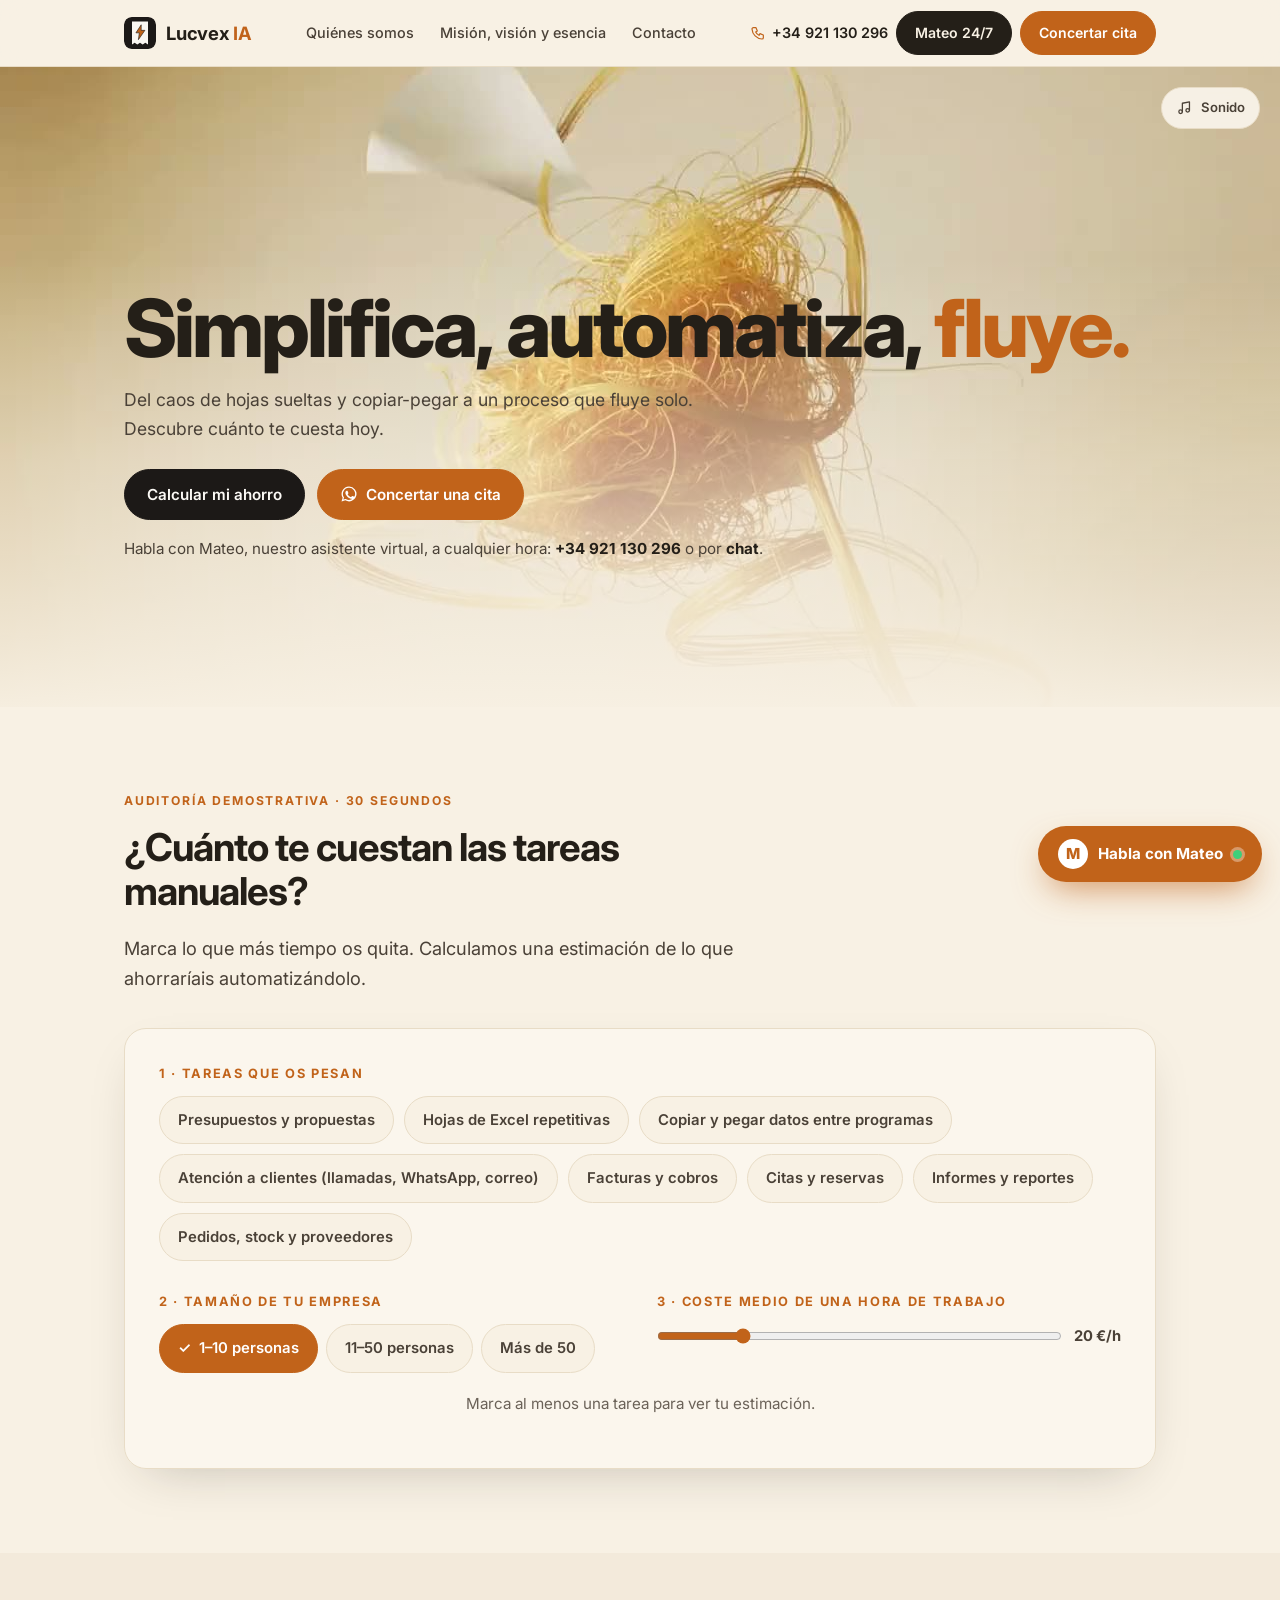
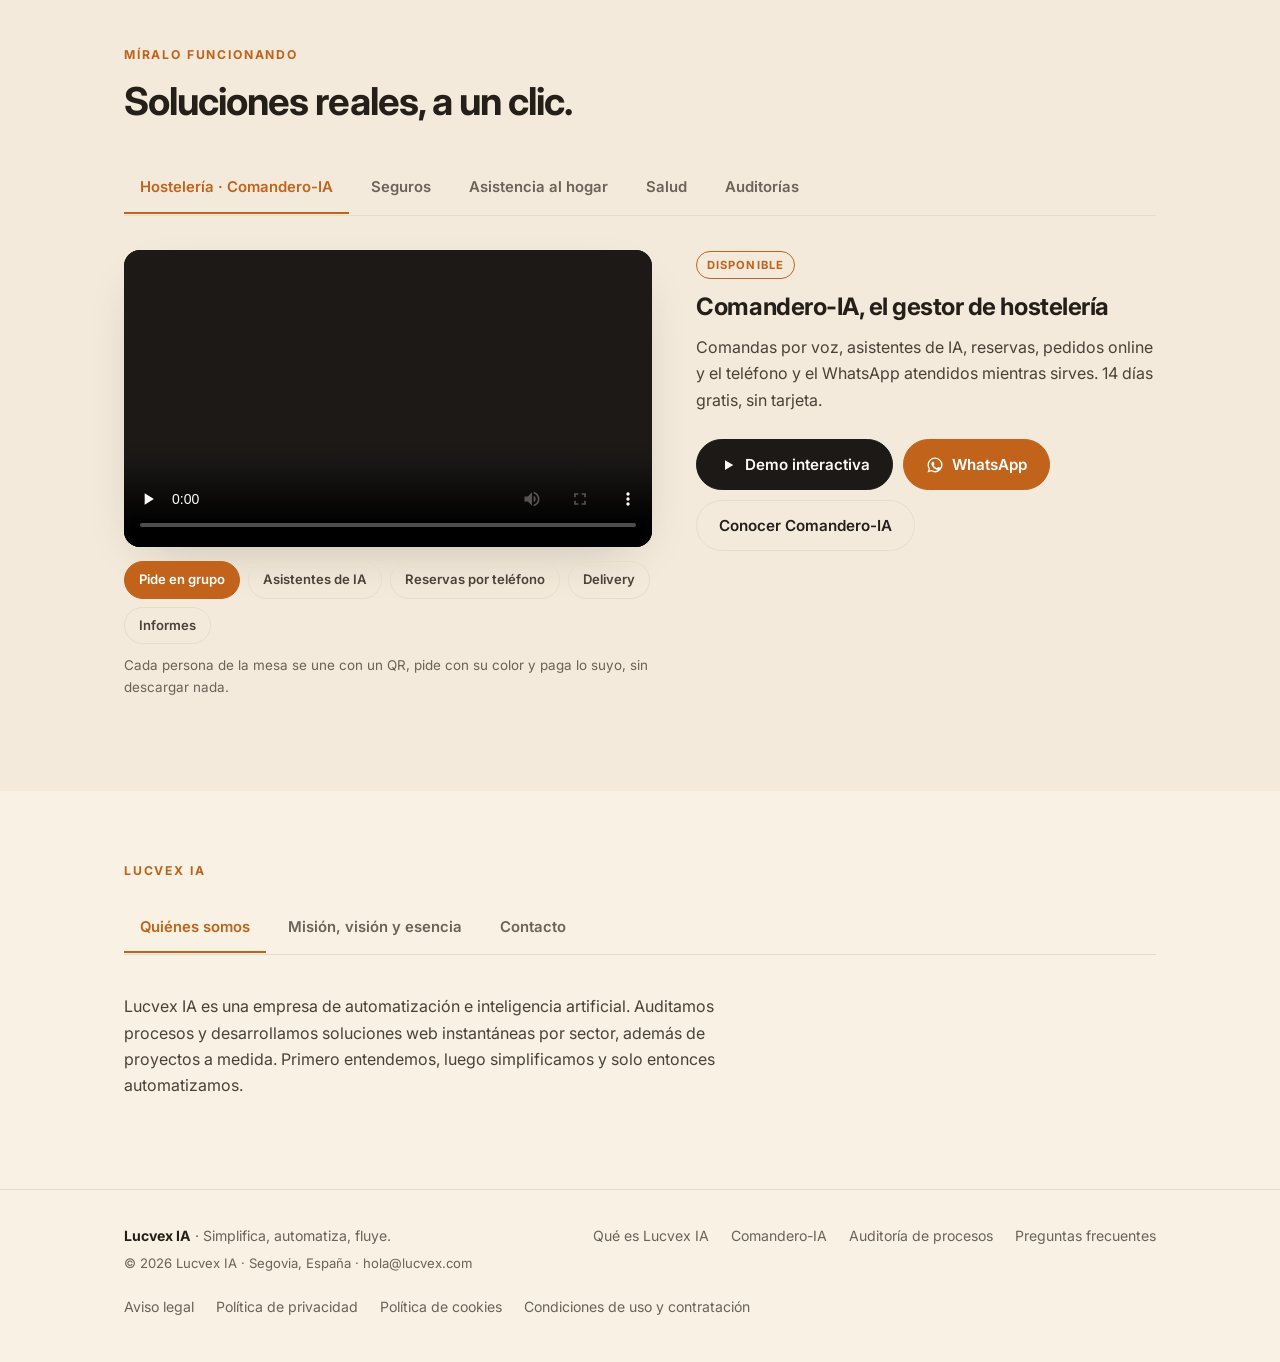
==== commit 8009b345: "Esencia de Lucvex junto a la misión y la visión (inicio, Qué es Lucvex IA, llms.txt y llms-full.txt)" ====
--- a/index.html
+++ b/index.html
@@ -275,7 +275,7 @@
     <a class="marca" href="#inicio" aria-label="Lucvex IA, inicio"><img src="img/lucvex-icono.svg" alt="" width="32" height="32"><b>Lucvex <span>IA</span></b></a>
     <ul class="nav-top" aria-label="Información corporativa">
       <li><a href="#corp" data-corp="quienes">Quiénes somos</a></li>
-      <li><a href="#corp" data-corp="mision">Misión y visión</a></li>
+      <li><a href="#corp" data-corp="mision">Misión, visión y esencia</a></li>
       <li><a href="#corp" data-corp="contacto">Contacto</a></li>
     </ul>
     <div class="nav-acc">
@@ -381,7 +381,7 @@
       <p class="etiqueta">Lucvex IA</p>
       <div class="pestanas corp-tabs" role="tablist" aria-label="Información corporativa">
         <button class="pestana" role="tab" id="c-quienes" aria-controls="q-quienes" aria-selected="true">Quiénes somos</button>
-        <button class="pestana" role="tab" id="c-mision" aria-controls="q-mision" aria-selected="false" tabindex="-1">Misión y visión</button>
+        <button class="pestana" role="tab" id="c-mision" aria-controls="q-mision" aria-selected="false" tabindex="-1">Misión, visión y esencia</button>
         <button class="pestana" role="tab" id="c-contacto" aria-controls="q-contacto" aria-selected="false" tabindex="-1">Contacto</button>
       </div>
       <div class="panel activo" role="tabpanel" id="q-quienes" aria-labelledby="c-quienes"><p class="t" style="max-width:66ch">Lucvex IA es una empresa de automatización e inteligencia artificial. Auditamos procesos y desarrollamos soluciones web instantáneas por sector, además de proyectos a medida. Primero entendemos, luego simplificamos y solo entonces automatizamos.</p></div>
@@ -389,6 +389,7 @@
         <div class="mv">
           <div><h3>Misión</h3><p class="t">Crear soluciones tecnológicas inteligentes, prácticas y rentables que eliminen los cuellos de botella operativos más complejos de las empresas y particulares, transformando la complejidad en flujos fluidos y permitiendo a nuestros clientes desplegar todo su potencial de crecimiento. Lo hacemos bajo una filosofía inquebrantable de confianza, intercambio de valor mutuo y adaptación absoluta al perfil de cada usuario, convirtiéndonos en herramientas imprescindibles para su evolución.</p></div>
           <div><h3>Visión</h3><p class="t">Ser el referente global en sistemas de gestión autónomos y copilotaje 360°, demostrando que la verdadera innovación tecnológica debe ser sostenible, profundamente útil desde el primer día y generadora de un impacto económico y operativo real tanto para los negocios locales como para los mercados internacionales.</p></div>
+          <div style="grid-column:1/-1"><h3>Esencia</h3><p class="t" style="font-style:italic">«En Lucvex no medimos el éxito superando a otros, sino acompañando a cada Empresario a alcanzar su verdadero brillo.»</p></div>
         </div>
       </div>
       <div class="panel" role="tabpanel" id="q-contacto" aria-labelledby="c-contacto" hidden>
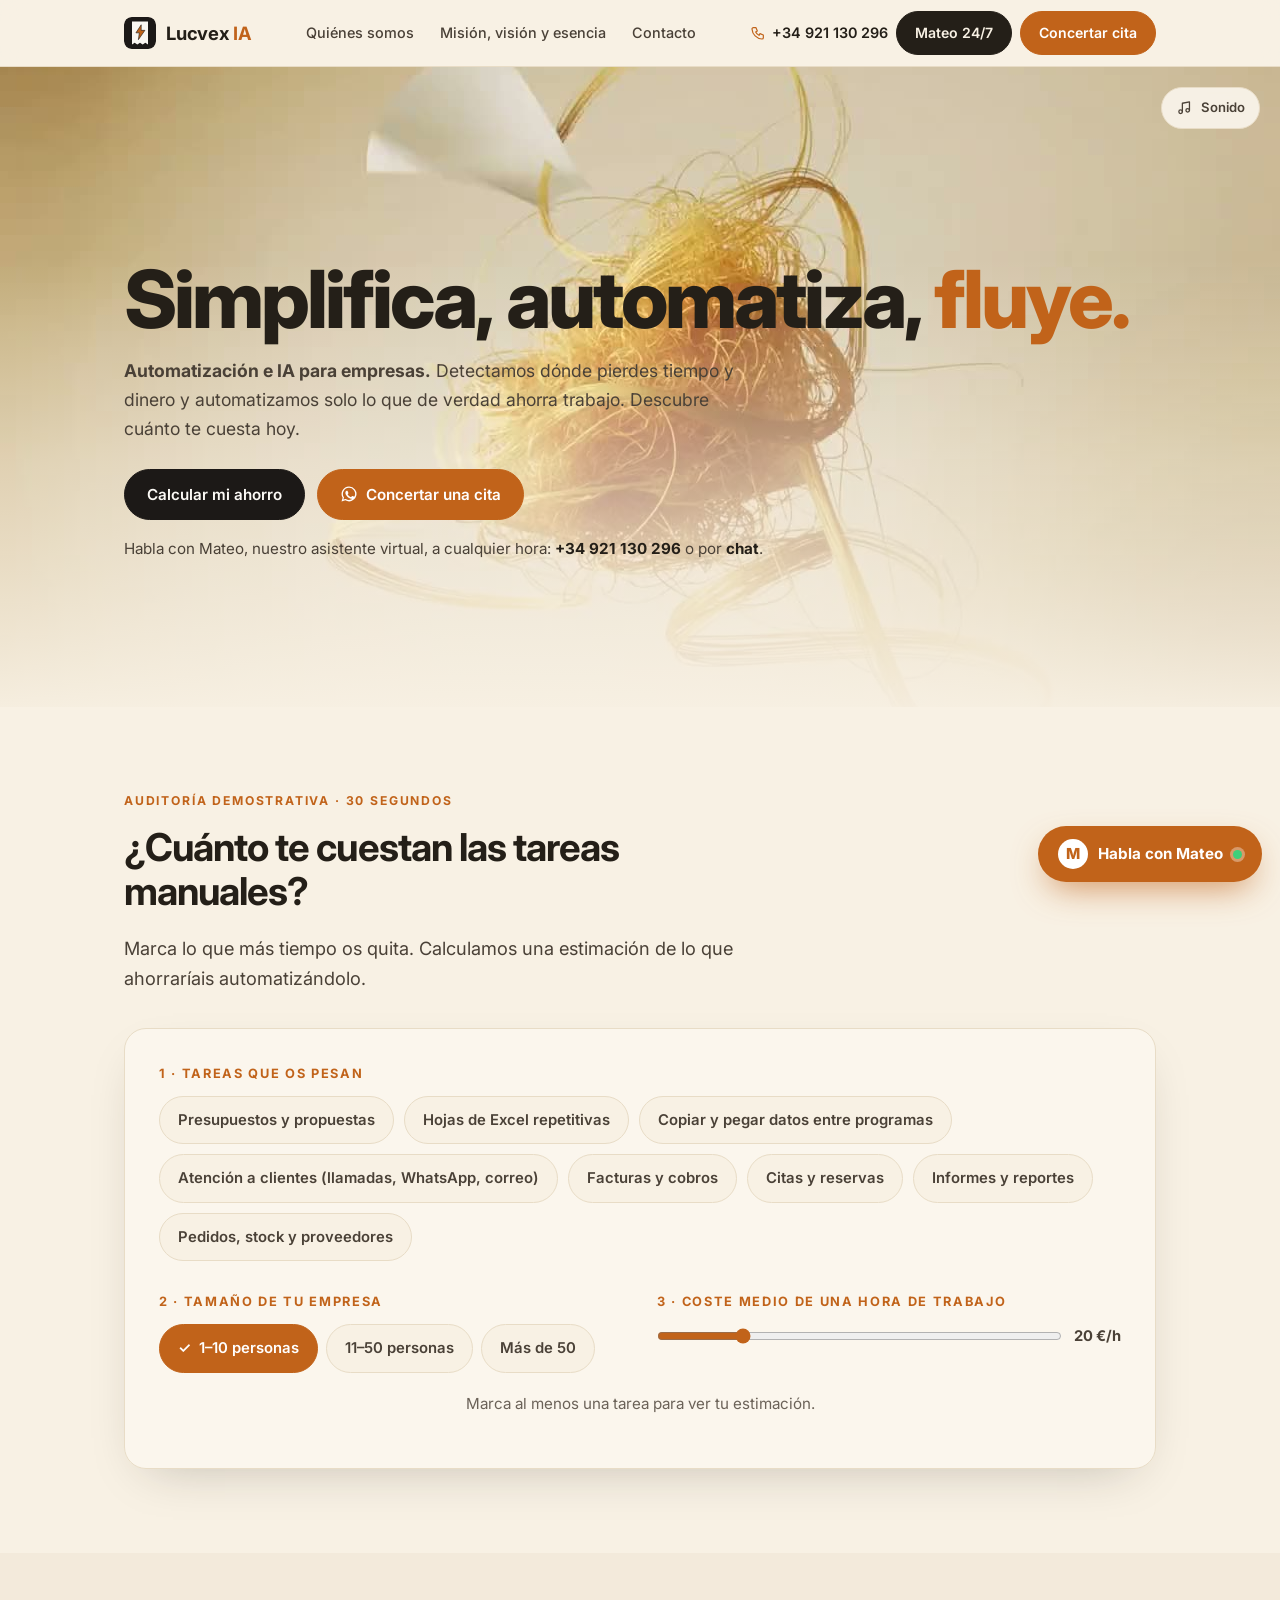
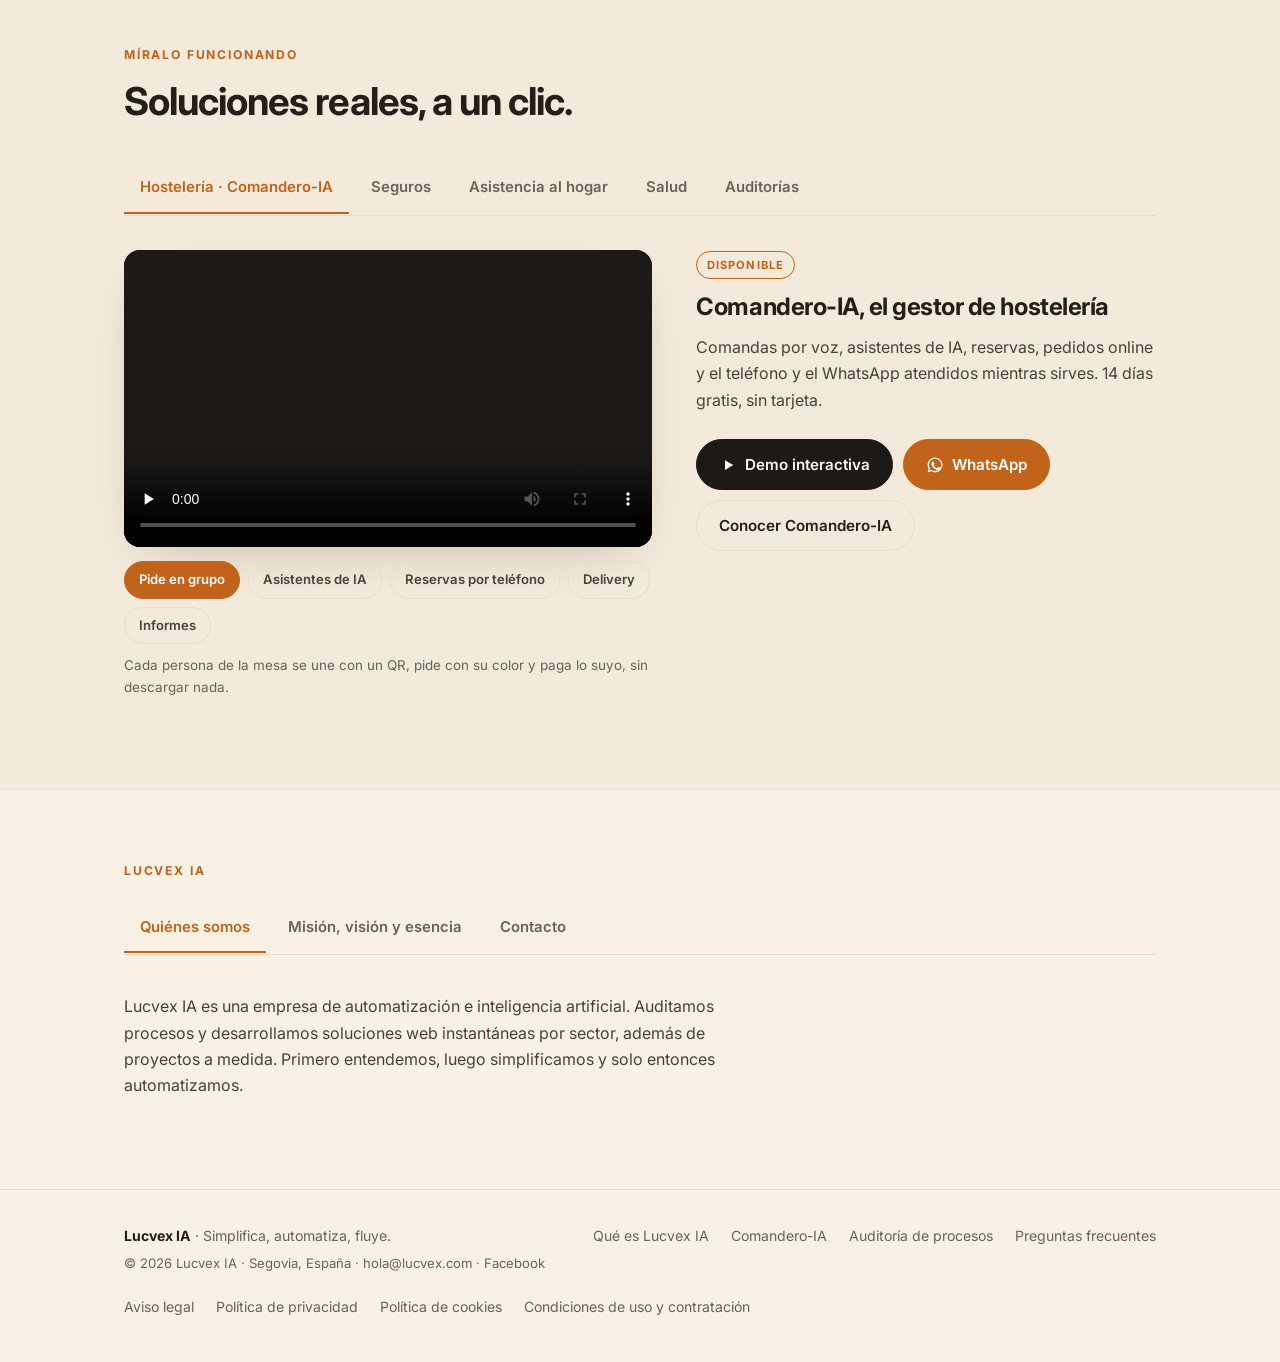
==== commit bfad8587: "Portada: línea descriptiva bajo el titular (qué vendemos y a quién) y Facebook enlazado (pie y sameA" ====
--- a/index.html
+++ b/index.html
@@ -259,7 +259,7 @@
   .chat{right:0;bottom:0;width:100vw;height:100dvh;border-radius:0;border:0}
 }
 </style>
-<script type="application/ld+json">{"@context":"https://schema.org","@graph":[{"@type":"Organization","@id":"https://lucvex.com/#organization","name":"Lucvex IA","alternateName":"Lucvex AI Operations","url":"https://lucvex.com/","logo":{"@type":"ImageObject","url":"https://lucvex.com/icon-512.png","width":512,"height":512},"image":"https://lucvex.com/img/og.png","slogan":"Simplifica, automatiza, fluye.","description":"Empresa de automatización e inteligencia artificial para empresas. Detecta dónde se pierden tiempo y dinero, simplifica los procesos y automatiza con IA solo lo que de verdad ahorra trabajo. Creadora de Comandero-IA, su producto para hostelería.","email":"hola@lucvex.com","telephone":"+34921130296","areaServed":{"@type":"Country","name":"España"},"knowsAbout":["Automatización de procesos","Inteligencia artificial para empresas","Auditoría de procesos","Detección de cuellos de botella","Asistentes virtuales de voz y chat","Software de gestión para hostelería"],"contactPoint":[{"@type":"ContactPoint","contactType":"customer service","telephone":"+34921130296","availableLanguage":["es"],"hoursAvailable":{"@type":"OpeningHoursSpecification","dayOfWeek":["Monday","Tuesday","Wednesday","Thursday","Friday","Saturday","Sunday"],"opens":"00:00","closes":"23:59"},"description":"Mateo, asistente virtual de IA, atiende las 24 horas"},{"@type":"ContactPoint","contactType":"sales","telephone":"+34654980755","availableLanguage":["es"],"description":"WhatsApp comercial"}],"brand":{"@id":"https://comandero.lucvex.com/#software"},"hasOfferCatalog":{"@type":"OfferCatalog","name":"Servicios y productos de Lucvex IA","itemListElement":[{"@type":"Offer","itemOffered":{"@type":"Service","@id":"https://lucvex.com/#servicio-auditoria","name":"Auditoría de procesos","url":"https://lucvex.com/auditoria-de-procesos"}},{"@type":"Offer","itemOffered":{"@type":"Service","name":"Automatización a medida","description":"Solución web a medida tras la auditoría de procesos, si encaja.","provider":{"@id":"https://lucvex.com/#organization"}}},{"@type":"Offer","itemOffered":{"@id":"https://comandero.lucvex.com/#software"}}]}},{"@type":"WebSite","@id":"https://lucvex.com/#website","url":"https://lucvex.com/","name":"Lucvex IA","description":"Web de Lucvex IA, empresa de automatización e inteligencia artificial.","inLanguage":"es-ES","publisher":{"@id":"https://lucvex.com/#organization"}},{"@type":"WebPage","@id":"https://lucvex.com/#pagina","url":"https://lucvex.com/","name":"Lucvex IA · Simplifica, automatiza, fluye","description":"Lucvex IA es una empresa de automatización e inteligencia artificial: detecta los cuellos de botella de tu empresa, los simplifica y automatiza solo lo que ahorra trabajo. Creadora de Comandero-IA, el copiloto para hostelería. Calcula tu ahorro.","inLanguage":"es-ES","isPartOf":{"@id":"https://lucvex.com/#website"},"about":{"@id":"https://lucvex.com/#organization"},"primaryImageOfPage":{"@type":"ImageObject","url":"https://lucvex.com/img/og.png"},"dateModified":"2026-11-01"}]}</script>
+<script type="application/ld+json">{"@context":"https://schema.org","@graph":[{"@type":"Organization","@id":"https://lucvex.com/#organization","name":"Lucvex IA","alternateName":"Lucvex AI Operations","url":"https://lucvex.com/","logo":{"@type":"ImageObject","url":"https://lucvex.com/icon-512.png","width":512,"height":512},"image":"https://lucvex.com/img/og.png","slogan":"Simplifica, automatiza, fluye.","description":"Empresa de automatización e inteligencia artificial para empresas. Detecta dónde se pierden tiempo y dinero, simplifica los procesos y automatiza con IA solo lo que de verdad ahorra trabajo. Creadora de Comandero-IA, su producto para hostelería.","email":"hola@lucvex.com","telephone":"+34921130296","sameAs":["https://www.facebook.com/1496833970171707"],"areaServed":{"@type":"Country","name":"España"},"knowsAbout":["Automatización de procesos","Inteligencia artificial para empresas","Auditoría de procesos","Detección de cuellos de botella","Asistentes virtuales de voz y chat","Software de gestión para hostelería"],"contactPoint":[{"@type":"ContactPoint","contactType":"customer service","telephone":"+34921130296","availableLanguage":["es"],"hoursAvailable":{"@type":"OpeningHoursSpecification","dayOfWeek":["Monday","Tuesday","Wednesday","Thursday","Friday","Saturday","Sunday"],"opens":"00:00","closes":"23:59"},"description":"Mateo, asistente virtual de IA, atiende las 24 horas"},{"@type":"ContactPoint","contactType":"sales","telephone":"+34654980755","availableLanguage":["es"],"description":"WhatsApp comercial"}],"brand":{"@id":"https://comandero.lucvex.com/#software"},"hasOfferCatalog":{"@type":"OfferCatalog","name":"Servicios y productos de Lucvex IA","itemListElement":[{"@type":"Offer","itemOffered":{"@type":"Service","@id":"https://lucvex.com/#servicio-auditoria","name":"Auditoría de procesos","url":"https://lucvex.com/auditoria-de-procesos"}},{"@type":"Offer","itemOffered":{"@type":"Service","name":"Automatización a medida","description":"Solución web a medida tras la auditoría de procesos, si encaja.","provider":{"@id":"https://lucvex.com/#organization"}}},{"@type":"Offer","itemOffered":{"@id":"https://comandero.lucvex.com/#software"}}]}},{"@type":"WebSite","@id":"https://lucvex.com/#website","url":"https://lucvex.com/","name":"Lucvex IA","description":"Web de Lucvex IA, empresa de automatización e inteligencia artificial.","inLanguage":"es-ES","publisher":{"@id":"https://lucvex.com/#organization"}},{"@type":"WebPage","@id":"https://lucvex.com/#pagina","url":"https://lucvex.com/","name":"Lucvex IA · Simplifica, automatiza, fluye","description":"Lucvex IA es una empresa de automatización e inteligencia artificial: detecta los cuellos de botella de tu empresa, los simplifica y automatiza solo lo que ahorra trabajo. Creadora de Comandero-IA, el copiloto para hostelería. Calcula tu ahorro.","inLanguage":"es-ES","isPartOf":{"@id":"https://lucvex.com/#website"},"about":{"@id":"https://lucvex.com/#organization"},"primaryImageOfPage":{"@type":"ImageObject","url":"https://lucvex.com/img/og.png"},"dateModified":"2026-11-01"}]}</script>
 </head>
 <body>
 <a class="skip" href="#auditoria">Saltar a la auditoría demostrativa</a>
@@ -294,7 +294,7 @@
     <button class="sonido" id="sonido" type="button" aria-pressed="false" aria-label="Activar sonido ambiental"><svg aria-hidden="true"><use href="#i-nota"/></svg><span>Sonido</span></button>
     <div class="wrap">
       <h1><span>Simplifica,</span> <span>automatiza,</span> <span><em>fluye.</em></span></h1>
-      <p class="sub">Del caos de hojas sueltas y copiar-pegar a un proceso que fluye solo. Descubre cuánto te cuesta hoy.</p>
+      <p class="sub"><b>Automatización e IA para empresas.</b> Detectamos dónde pierdes tiempo y dinero y automatizamos solo lo que de verdad ahorra trabajo. Descubre cuánto te cuesta hoy.</p>
       <div class="acciones">
         <a class="btn" href="#auditoria">Calcular mi ahorro</a>
         <a class="btn wa" data-wa="Hola, me gustaría concertar una cita con Lucvex IA." href="https://wa.me/34654980755"><svg class="ico" aria-hidden="true"><use href="#i-wa"/></svg>Concertar una cita</a>
@@ -445,7 +445,7 @@
 
 <footer>
   <div class="wrap pie">
-    <div><b style="color:var(--texto)">Lucvex IA</b> · Simplifica, automatiza, fluye.<small>© 2026 Lucvex IA · Segovia, España · <a href="mailto:hola@lucvex.com">hola@lucvex.com</a></small></div>
+    <div><b style="color:var(--texto)">Lucvex IA</b> · Simplifica, automatiza, fluye.<small>© 2026 Lucvex IA · Segovia, España · <a href="mailto:hola@lucvex.com">hola@lucvex.com</a> · <a href="https://www.facebook.com/1496833970171707" target="_blank" rel="noopener">Facebook</a></small></div>
     <nav aria-label="Más información"><a href="/que-es-lucvex-ia">Qué es Lucvex IA</a><a href="/comandero-ia">Comandero-IA</a><a href="/auditoria-de-procesos">Auditoría de procesos</a><a href="/preguntas-frecuentes">Preguntas frecuentes</a></nav>
     <nav aria-label="Información legal"><a href="aviso-legal.html">Aviso legal</a><a href="privacidad.html">Política de privacidad</a><a href="cookies.html">Política de cookies</a><a href="condiciones.html">Condiciones de uso y contratación</a></nav>
   </div>
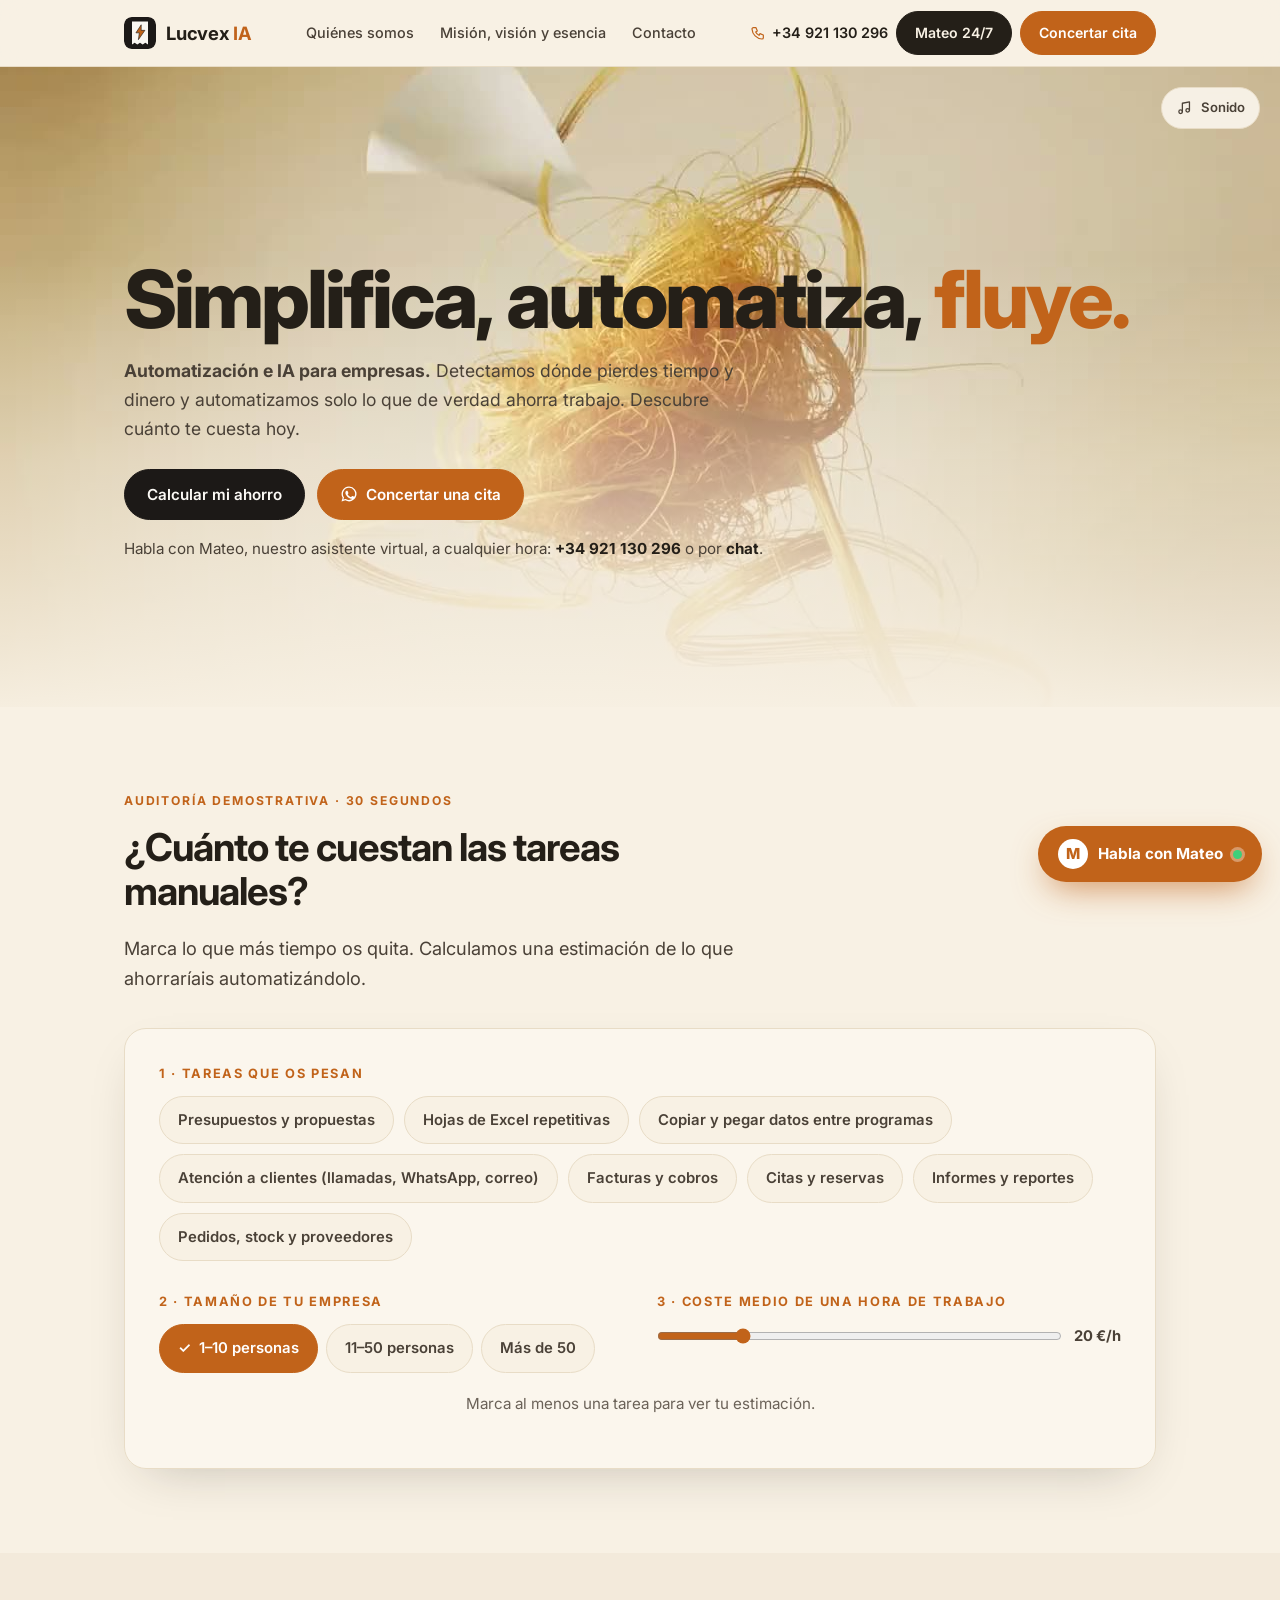
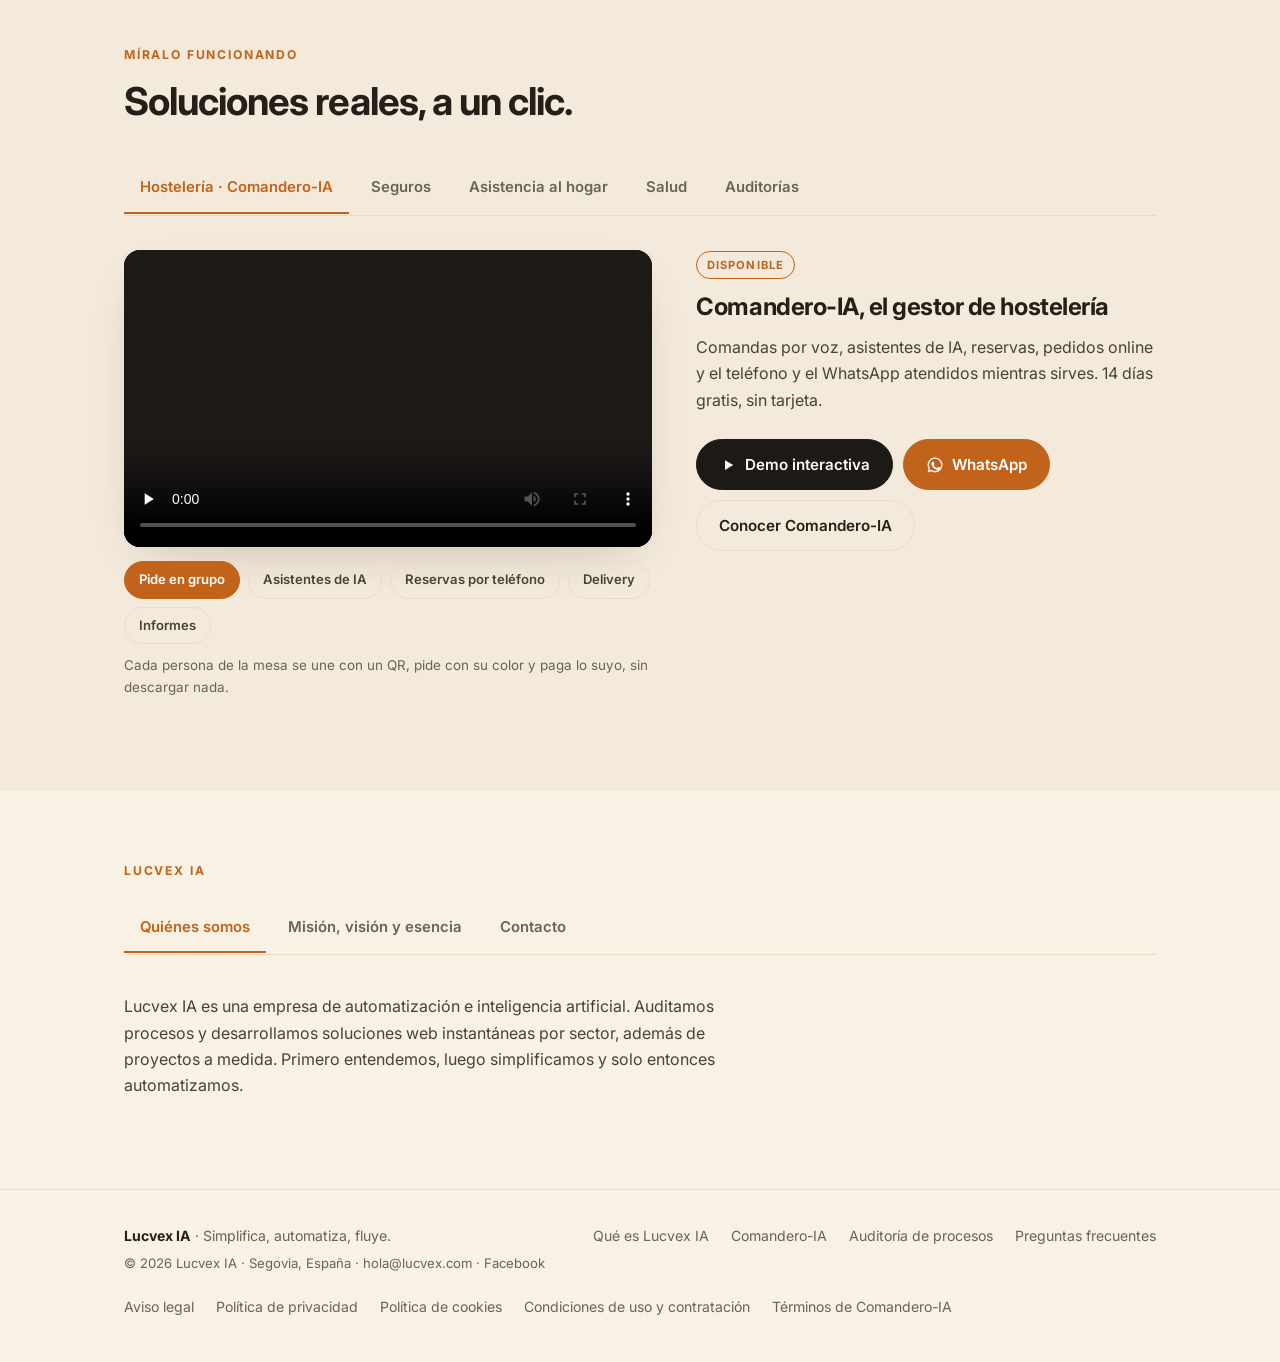
==== commit eeaadc95: "Legal: enlace a los Términos de Comandero-IA en todos los pies y lista única de subencargados (sin s" ====
--- a/index.html
+++ b/index.html
@@ -361,13 +361,13 @@
       </div>
 
       <div class="panel" role="tabpanel" id="p-seguros" aria-labelledby="t-seguros" hidden>
-        <div class="panel-grid"><div><span class="estado">Próximamente</span><h3>Seguros</h3><p class="t">Una solución web instantánea para el sector asegurador. Estamos preparándola.</p><div class="acciones"><a class="btn wa" data-wa="Hola, me interesa la solución de Lucvex IA para seguros." href="https://wa.me/34654980755"><svg class="ico" aria-hidden="true"><use href="#i-wa"/></svg>Quiero saber más</a></div></div><img class="foto" src="img/seguros.jpg" width="1600" height="914" loading="lazy" alt="Documentos digitales sellados por un escudo"></div>
+        <div class="panel-grid"><div><span class="estado">Lista de espera</span><h3>Seguros</h3><p class="t">Una solución web instantánea para el sector asegurador. Apúntate a la lista de espera.</p><div class="acciones"><a class="btn wa" data-wa="Hola, quiero apuntarme a la lista de espera de la solución de Lucvex IA para seguros." href="https://wa.me/34654980755"><svg class="ico" aria-hidden="true"><use href="#i-wa"/></svg>Apuntarme a la lista de espera</a></div></div><img class="foto" src="img/seguros.jpg" width="1600" height="914" loading="lazy" alt="Documentos digitales sellados por un escudo"></div>
       </div>
       <div class="panel" role="tabpanel" id="p-hogar" aria-labelledby="t-hogar" hidden>
-        <div class="panel-grid"><div><span class="estado">Próximamente</span><h3>Asistencia al hogar · Asistencia Exprés</h3><p class="t">De la solicitud del cliente a la resolución, en un único flujo. Estamos preparándola.</p><div class="acciones"><a class="btn wa" data-wa="Hola, me interesa Asistencia Exprés de Lucvex IA." href="https://wa.me/34654980755"><svg class="ico" aria-hidden="true"><use href="#i-wa"/></svg>Quiero saber más</a></div></div><img class="foto" src="img/hogar.jpg" width="1600" height="914" loading="lazy" alt="Móvil con tareas del hogar organizadas"></div>
+        <div class="panel-grid"><div><span class="estado">Lista de espera</span><h3>Asistencia al hogar · Asistencia Exprés</h3><p class="t">De la solicitud del cliente a la resolución, en un único flujo. Apúntate a la lista de espera.</p><div class="acciones"><a class="btn wa" data-wa="Hola, quiero apuntarme a la lista de espera de Asistencia Exprés de Lucvex IA." href="https://wa.me/34654980755"><svg class="ico" aria-hidden="true"><use href="#i-wa"/></svg>Apuntarme a la lista de espera</a></div></div><img class="foto" src="img/hogar.jpg" width="1600" height="914" loading="lazy" alt="Móvil con tareas del hogar organizadas"></div>
       </div>
       <div class="panel" role="tabpanel" id="p-salud" aria-labelledby="t-salud" hidden>
-        <div class="panel-grid"><div><span class="estado">Próximamente</span><h3>Salud</h3><p class="t">Soluciones digitales con IA para organizar y comunicar mejor. Estamos preparándola.</p><div class="acciones"><a class="btn wa" data-wa="Hola, me interesa la solución de Lucvex IA para el sector salud." href="https://wa.me/34654980755"><svg class="ico" aria-hidden="true"><use href="#i-wa"/></svg>Quiero saber más</a></div></div><img class="foto" src="img/salud.jpg" width="1600" height="914" loading="lazy" alt="Línea de pulso y formas suaves"></div>
+        <div class="panel-grid"><div><span class="estado">Lista de espera</span><h3>Salud</h3><p class="t">Soluciones digitales con IA para organizar y comunicar mejor. Apúntate a la lista de espera.</p><div class="acciones"><a class="btn wa" data-wa="Hola, quiero apuntarme a la lista de espera de la solución de Lucvex IA para el sector salud." href="https://wa.me/34654980755"><svg class="ico" aria-hidden="true"><use href="#i-wa"/></svg>Apuntarme a la lista de espera</a></div></div><img class="foto" src="img/salud.jpg" width="1600" height="914" loading="lazy" alt="Línea de pulso y formas suaves"></div>
       </div>
       <div class="panel" role="tabpanel" id="p-auditorias" aria-labelledby="t-auditorias" hidden>
         <div class="panel-grid"><div><span class="estado ok">Disponible</span><h3>Auditoría de procesos</h3><p class="t">Analizamos cómo trabaja tu empresa, medimos dónde se pierde tiempo y dinero y te decimos qué resolver primero. Primera conversación sin compromiso.</p><div class="acciones"><a class="btn wa" data-wa="Hola, me gustaría pedir una auditoría para mi empresa." href="https://wa.me/34654980755"><svg class="ico" aria-hidden="true"><use href="#i-wa"/></svg>Pedir una auditoría</a></div></div><img class="foto" src="img/auditorias.jpg" width="1600" height="914" loading="lazy" alt="Una lupa que convierte un nudo de hilos en líneas fluidas"></div>
@@ -447,7 +447,7 @@
   <div class="wrap pie">
     <div><b style="color:var(--texto)">Lucvex IA</b> · Simplifica, automatiza, fluye.<small>© 2026 Lucvex IA · Segovia, España · <a href="mailto:hola@lucvex.com">hola@lucvex.com</a> · <a href="https://www.facebook.com/1496833970171707" target="_blank" rel="noopener">Facebook</a></small></div>
     <nav aria-label="Más información"><a href="/que-es-lucvex-ia">Qué es Lucvex IA</a><a href="/comandero-ia">Comandero-IA</a><a href="/auditoria-de-procesos">Auditoría de procesos</a><a href="/preguntas-frecuentes">Preguntas frecuentes</a></nav>
-    <nav aria-label="Información legal"><a href="aviso-legal.html">Aviso legal</a><a href="privacidad.html">Política de privacidad</a><a href="cookies.html">Política de cookies</a><a href="condiciones.html">Condiciones de uso y contratación</a></nav>
+    <nav aria-label="Información legal"><a href="aviso-legal.html">Aviso legal</a><a href="privacidad.html">Política de privacidad</a><a href="cookies.html">Política de cookies</a><a href="condiciones.html">Condiciones de uso y contratación</a><a href="https://comandero-ia.lucvex.com/terminos" target="_blank" rel="noopener">Términos de Comandero-IA</a></nav>
   </div>
 </footer>
 
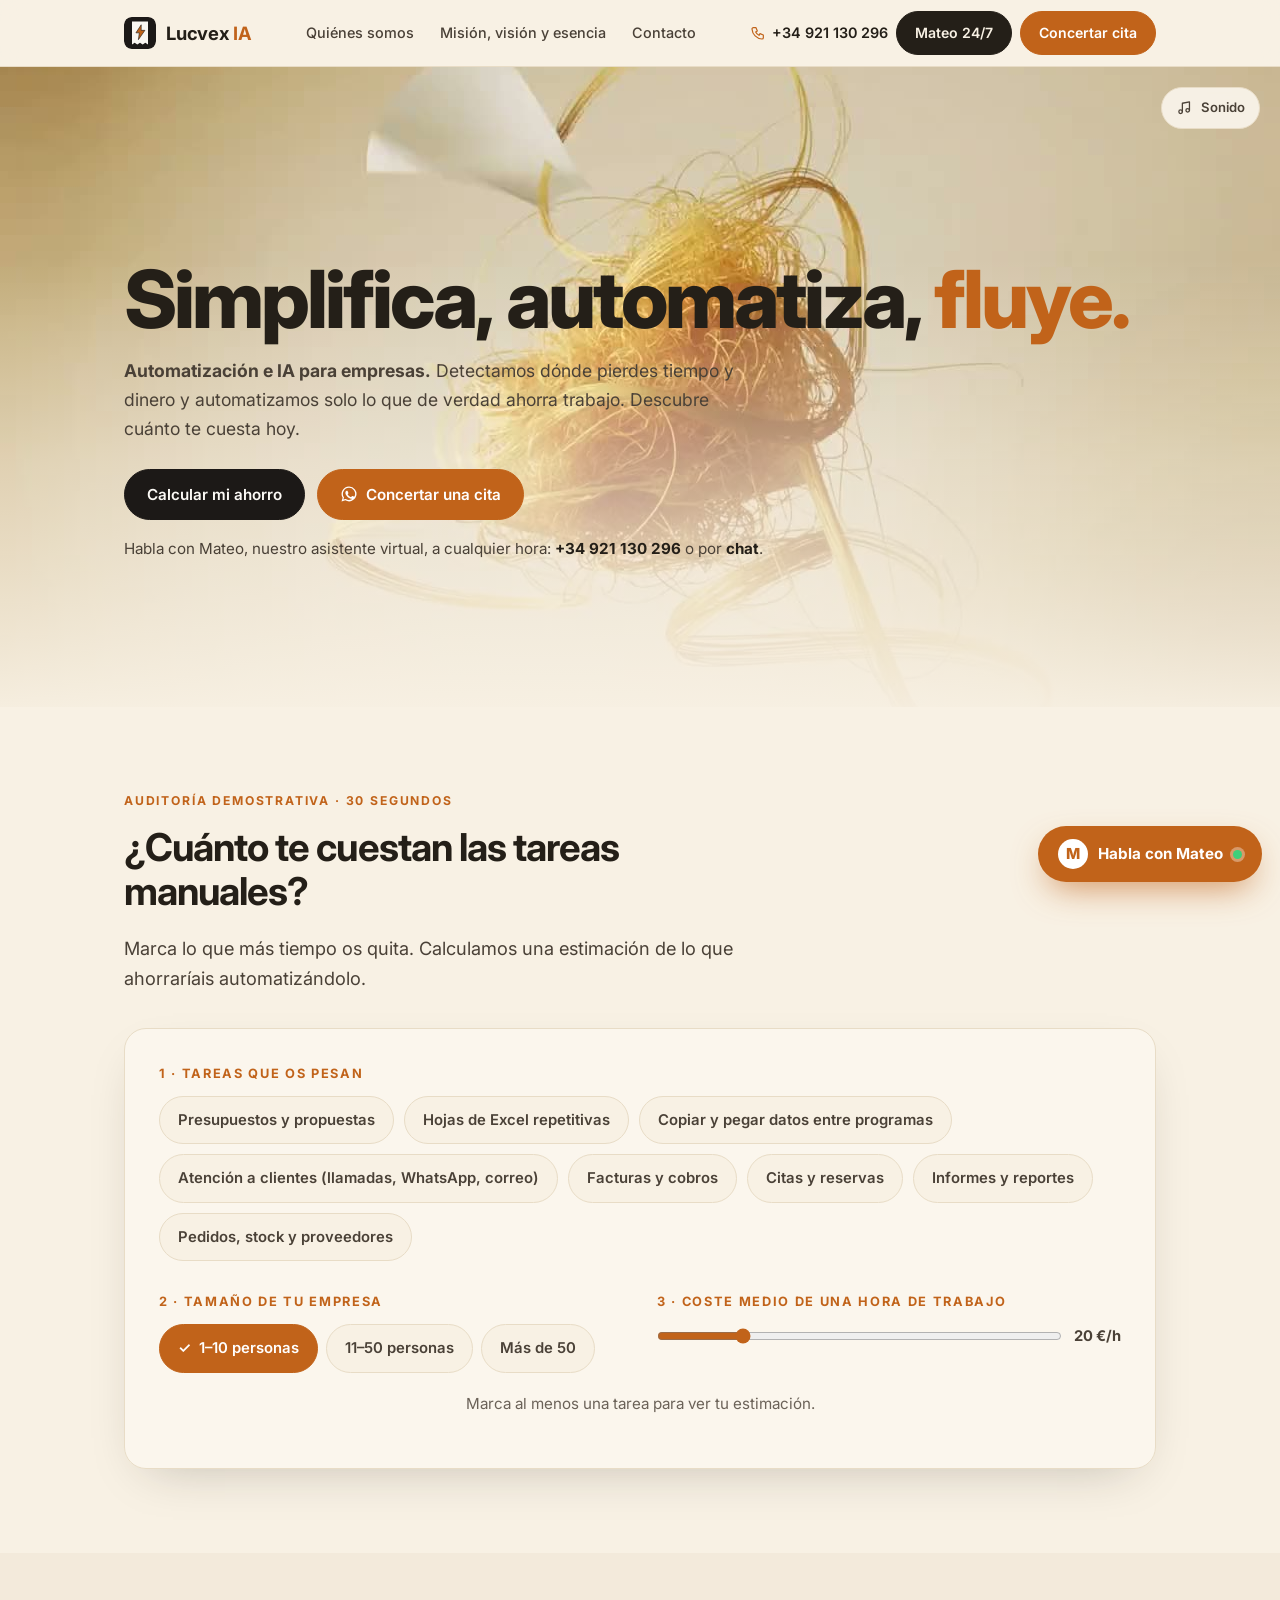
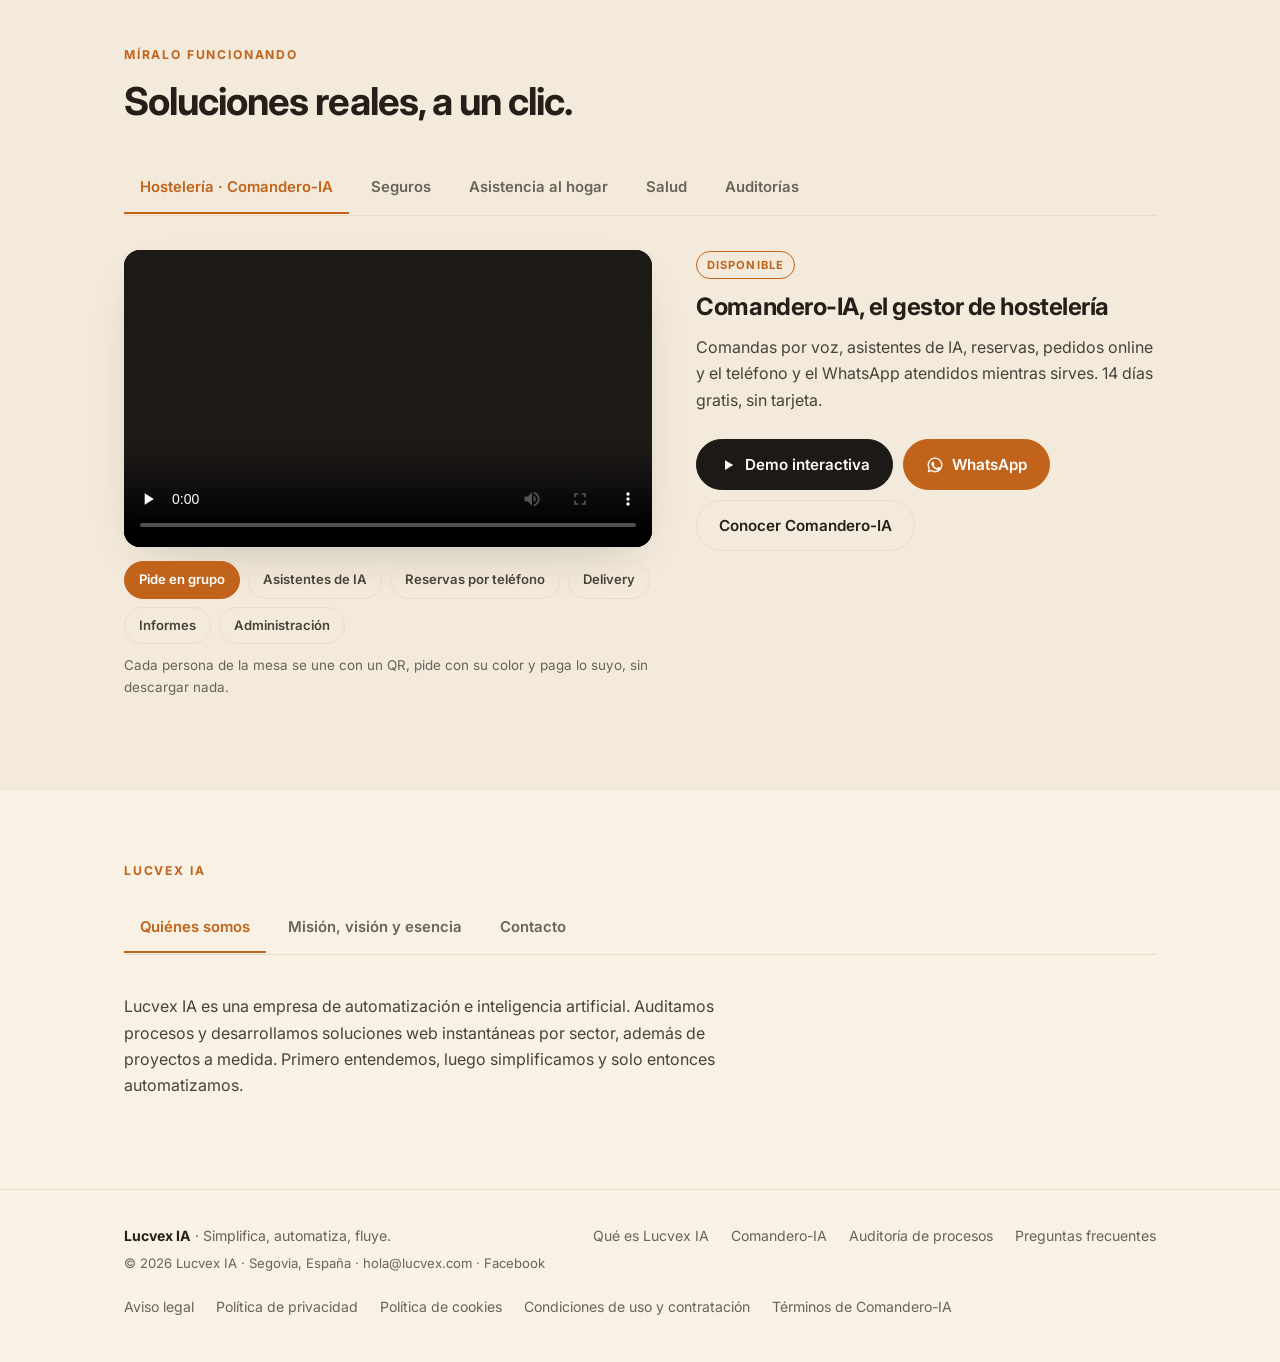
==== commit e36c89cf: "Demos de Comandero-IA: añadido el vídeo de Administración (vertical) con su descripción Co-Authored-" ====
--- a/index.html
+++ b/index.html
@@ -117,6 +117,8 @@
 .panel .acciones{display:flex;flex-wrap:wrap;gap:10px;margin-top:26px}
 .video{border-radius:var(--radio);overflow:hidden;background:#1c1917;box-shadow:var(--sombra);aspect-ratio:16/9}
 .video video{width:100%;height:100%;display:block;object-fit:contain;background:#1c1917}
+/* Vídeo vertical (móvil): se centra a su proporción en vez de quedar pequeño en un marco horizontal */
+.video.vertical{aspect-ratio:9/16;max-height:70vh;width:min(100%,calc(70vh * 9 / 16));margin-inline:auto}
 .demos{display:flex;flex-wrap:wrap;gap:8px;margin-top:14px}
 .demo-btn{font:inherit;font-size:.82rem;font-weight:600;padding:7px 14px;border-radius:999px;border:1px solid var(--linea);background:transparent;color:var(--texto2);cursor:pointer}
 .demo-btn:hover{border-color:var(--acento);color:var(--acento)}
@@ -493,10 +495,12 @@
     { id: "asistentes", corto: "Asistentes de IA", src: "demo-asistentes.mp4", nota: "Un asistente de IA para cada puesto: gerencia, sala, cocina, barra y reparto." },
     { id: "reservas", corto: "Reservas por teléfono", src: "demo-reservas.mp4", nota: "El teléfono atendido mientras sirves: las reservas entran solas en la agenda." },
     { id: "delivery", corto: "Delivery", src: "demo-delivery.mp4?v=2", nota: "Pedidos a domicilio y para recoger, con seguimiento para el cliente." },
-    { id: "informes", corto: "Informes", src: "demo-informes.mp4", nota: "Al cerrar, pregúntale al gerente de IA cómo ha ido el día." }
+    { id: "informes", corto: "Informes", src: "demo-informes.mp4", nota: "Al cerrar, pregúntale al gerente de IA cómo ha ido el día." },
+    { id: "administracion", corto: "Administración", src: "demo-administracion.mp4", vertical: true, nota: "Captura, organiza y controla: haz una foto al albarán o a la factura y la IA lee los datos, que tú confirmas. Con las horas de tu equipo y tus ventas, ves cuánto ahorras y cómo va tu margen. Incluido en el plan Élite." }
   ];
   var video = document.getElementById("video"), cont = document.getElementById("demos"), nota = document.getElementById("demo-nota");
   function poner(d, rep) {
+    video.parentNode.classList.toggle("vertical", !!d.vertical);
     video.src = BASE + d.src;
     if (d.poster) video.poster = BASE + d.poster; else video.removeAttribute("poster");
     nota.textContent = d.nota;
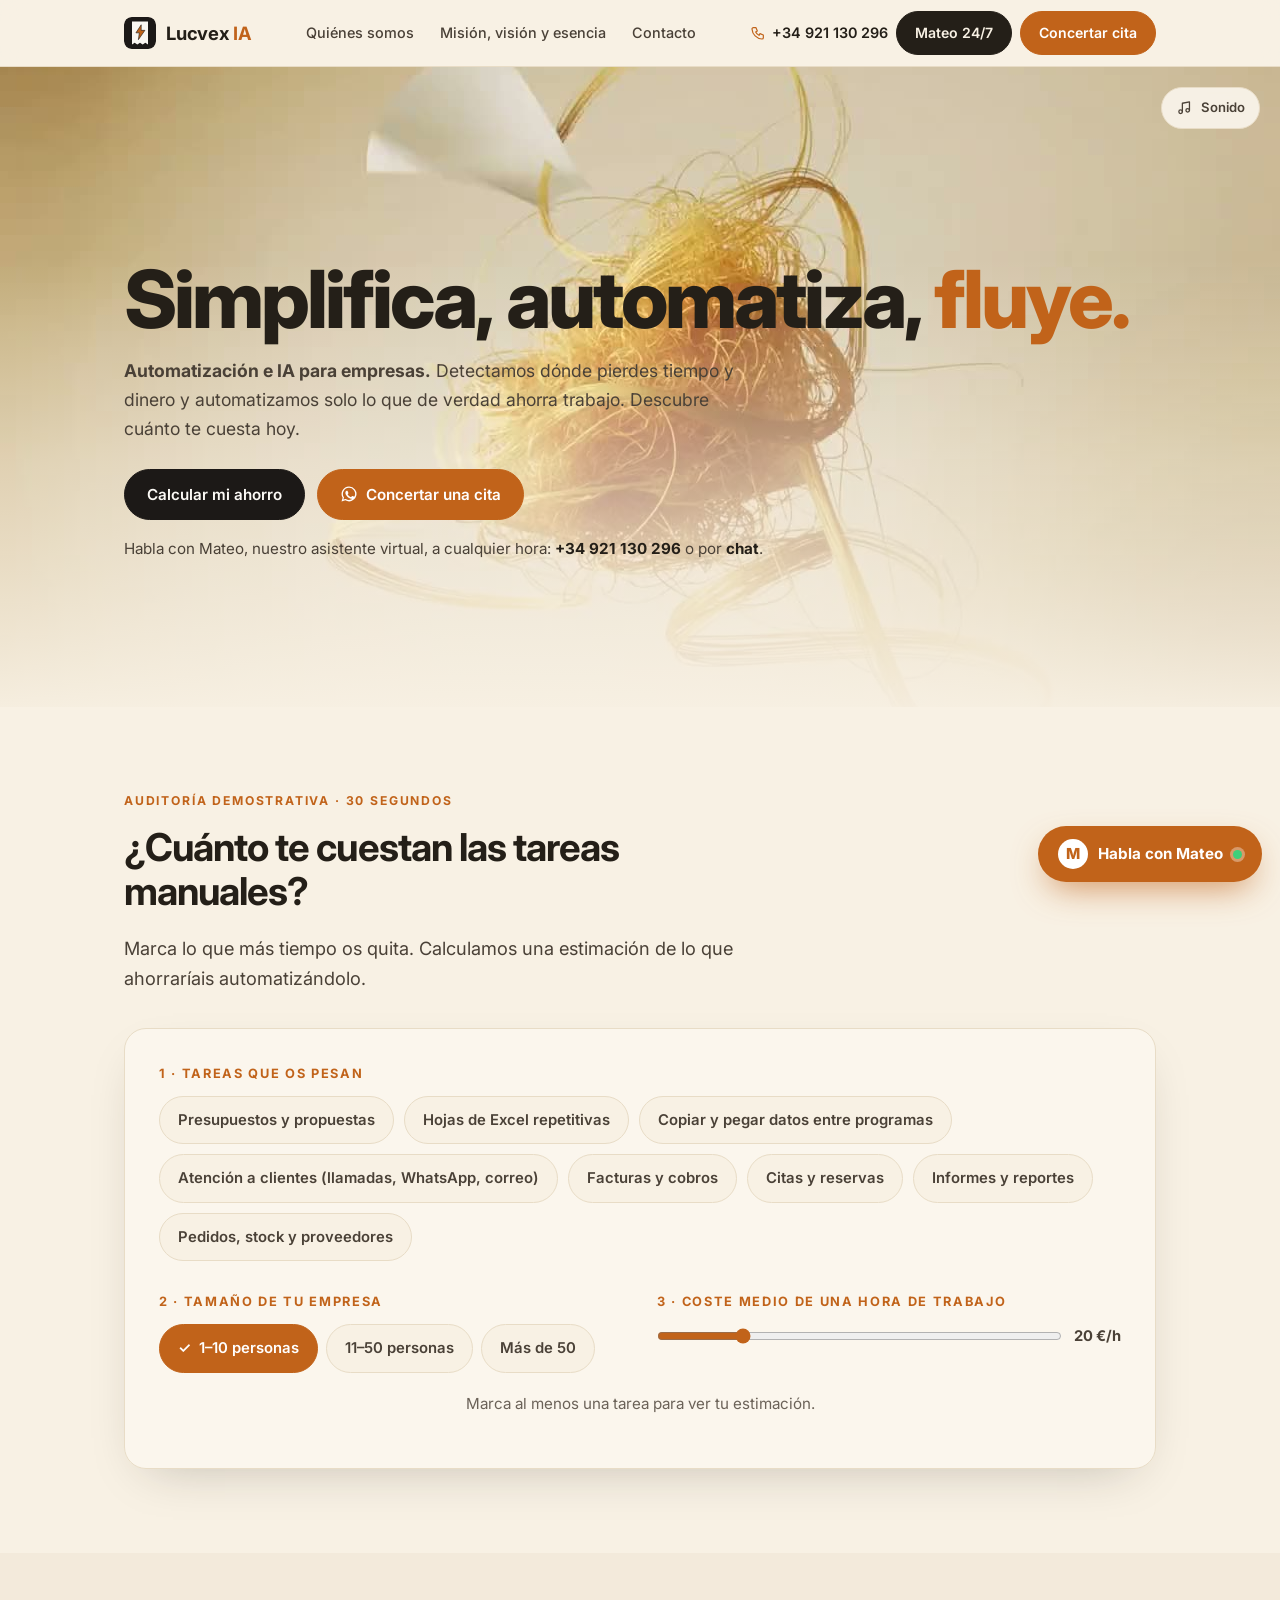
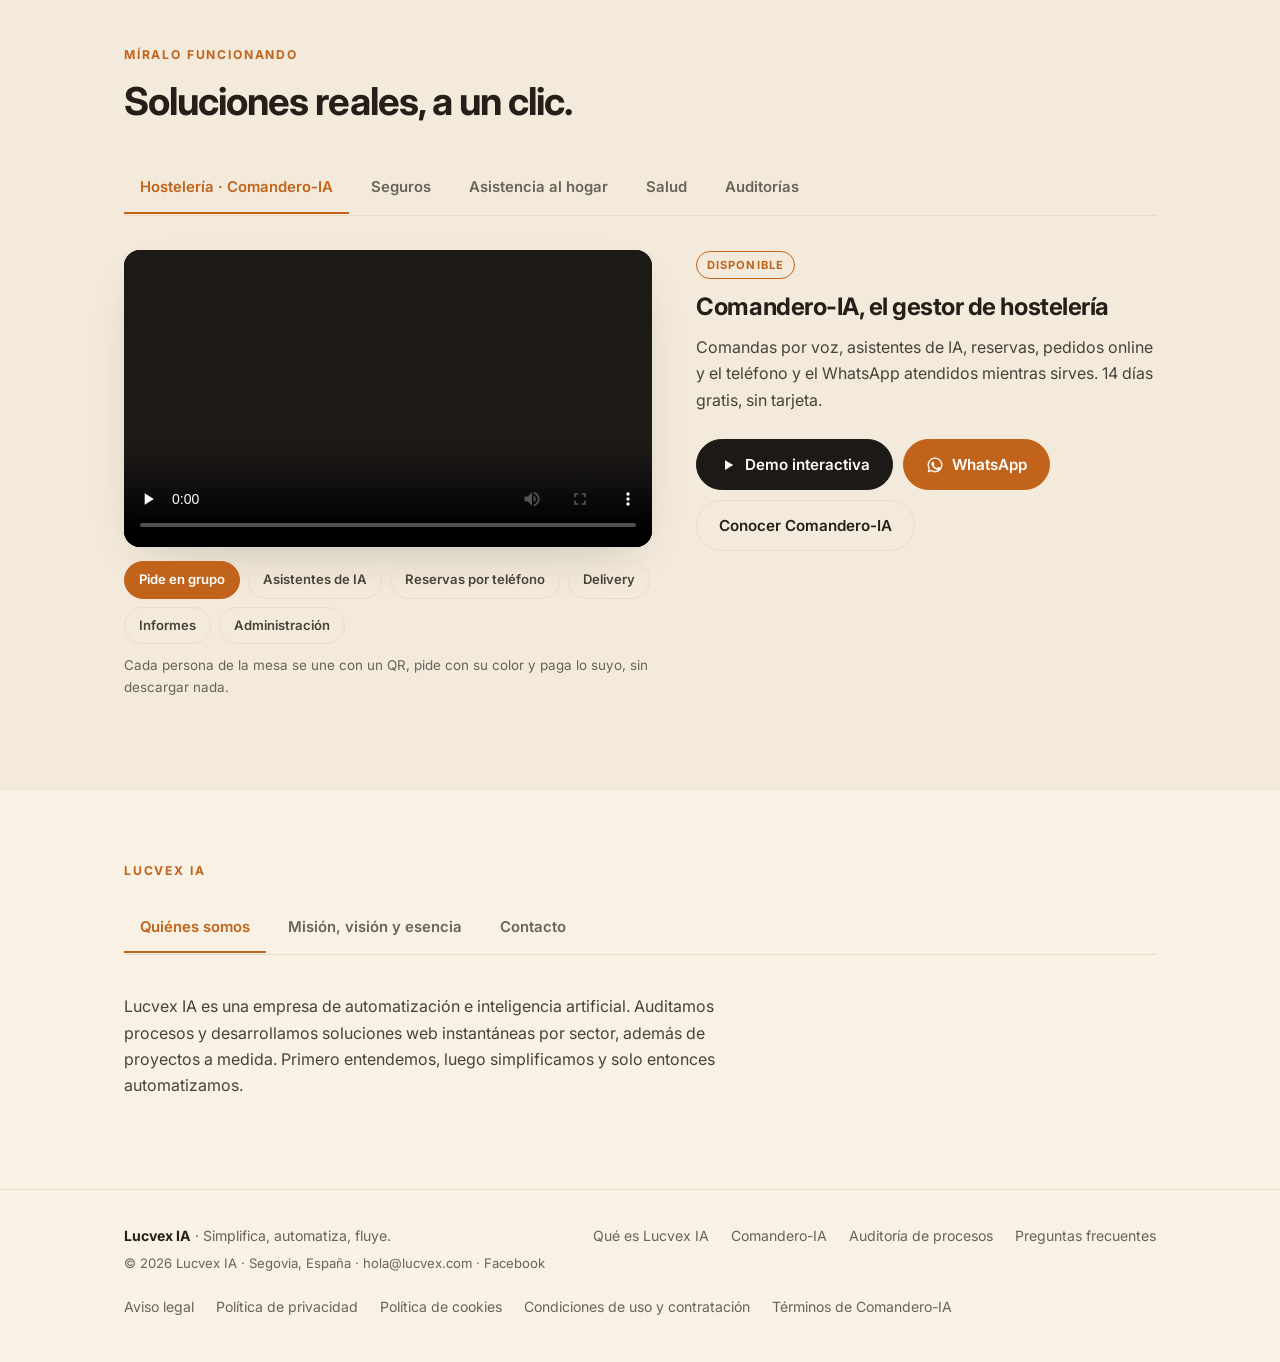
==== commit 8342cc36: "Vídeo de Administración: versión más compatible (H.264 Main, GOP de 2 s) y dirección nueva para evit" ====
--- a/index.html
+++ b/index.html
@@ -496,7 +496,7 @@
     { id: "reservas", corto: "Reservas por teléfono", src: "demo-reservas.mp4", nota: "El teléfono atendido mientras sirves: las reservas entran solas en la agenda." },
     { id: "delivery", corto: "Delivery", src: "demo-delivery.mp4?v=2", nota: "Pedidos a domicilio y para recoger, con seguimiento para el cliente." },
     { id: "informes", corto: "Informes", src: "demo-informes.mp4", nota: "Al cerrar, pregúntale al gerente de IA cómo ha ido el día." },
-    { id: "administracion", corto: "Administración", src: "demo-administracion.mp4", vertical: true, nota: "Captura, organiza y controla: haz una foto al albarán o a la factura y la IA lee los datos, que tú confirmas. Con las horas de tu equipo y tus ventas, ves cuánto ahorras y cómo va tu margen. Incluido en el plan Élite." }
+    { id: "administracion", corto: "Administración", src: "demo-administracion.mp4?v=2", vertical: true, nota: "Captura, organiza y controla: haz una foto al albarán o a la factura y la IA lee los datos, que tú confirmas. Con las horas de tu equipo y tus ventas, ves cuánto ahorras y cómo va tu margen. Incluido en el plan Élite." }
   ];
   var video = document.getElementById("video"), cont = document.getElementById("demos"), nota = document.getElementById("demo-nota");
   function poner(d, rep) {
